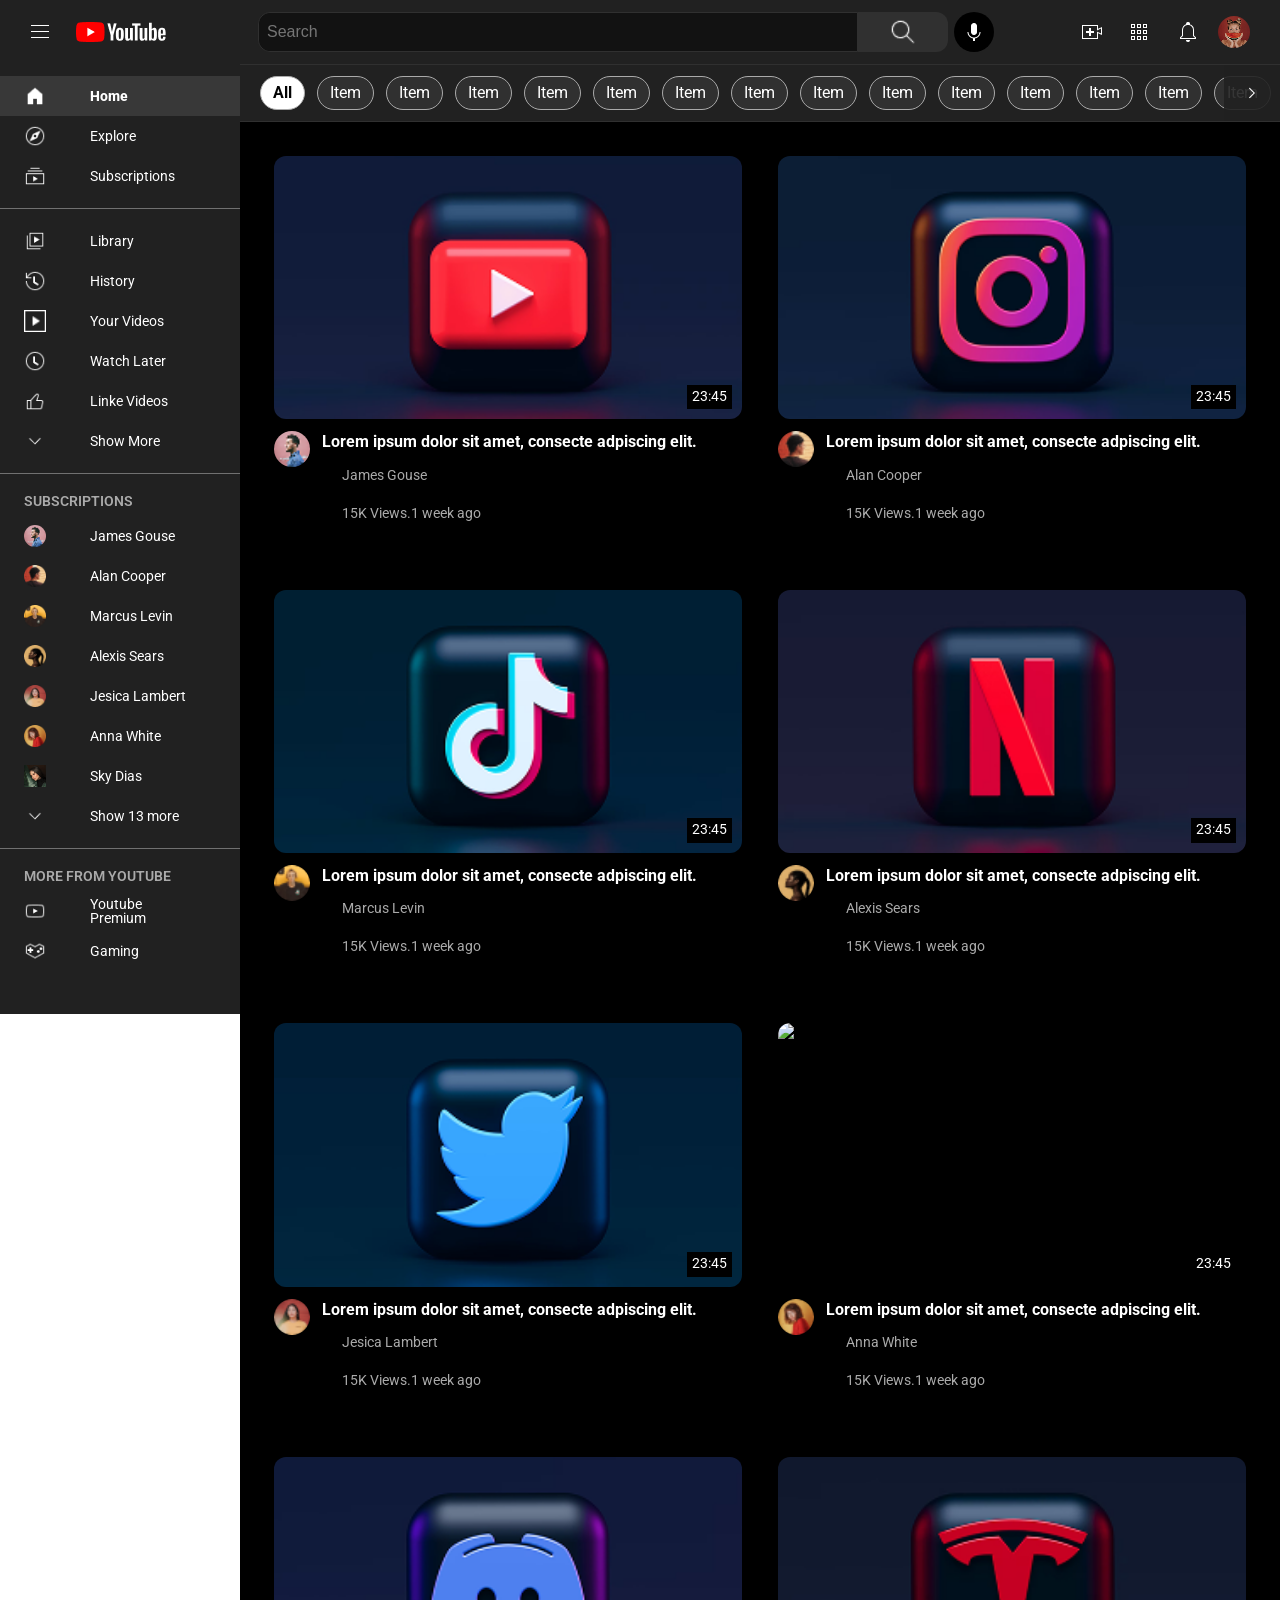
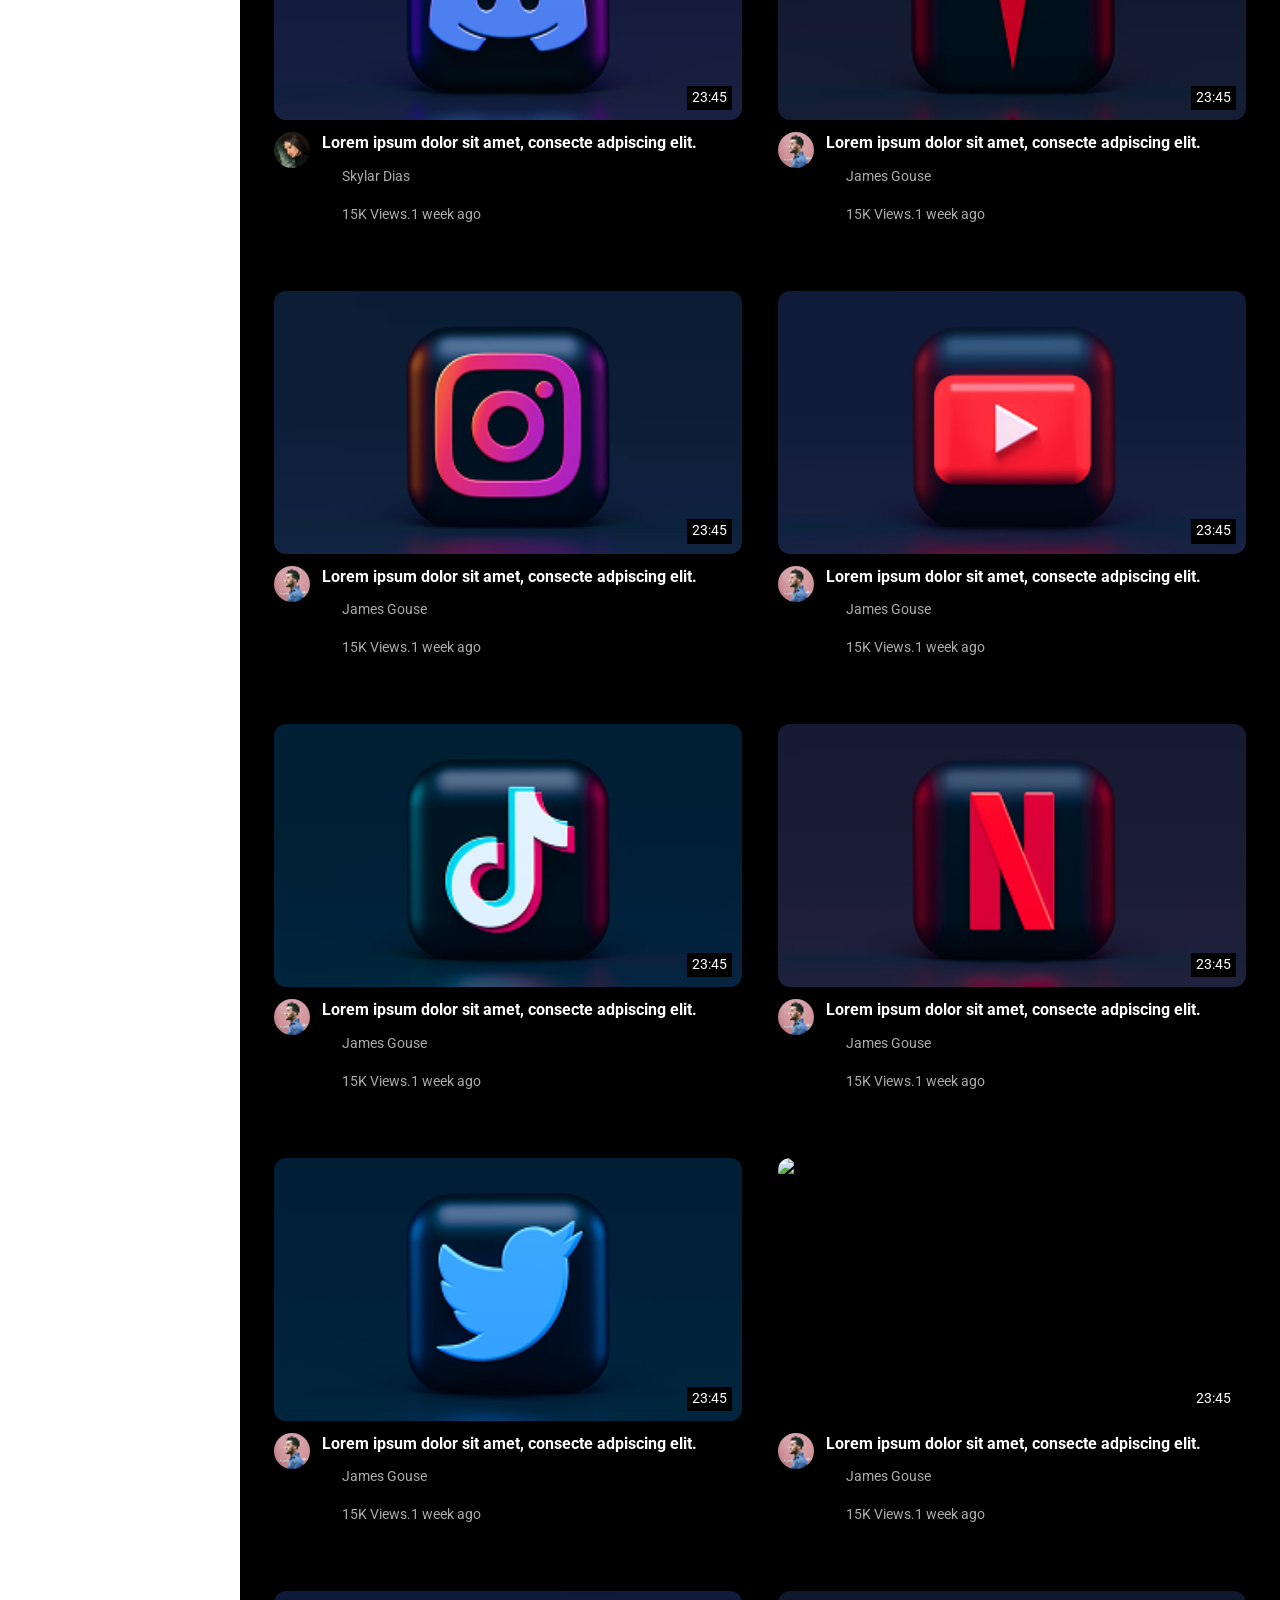
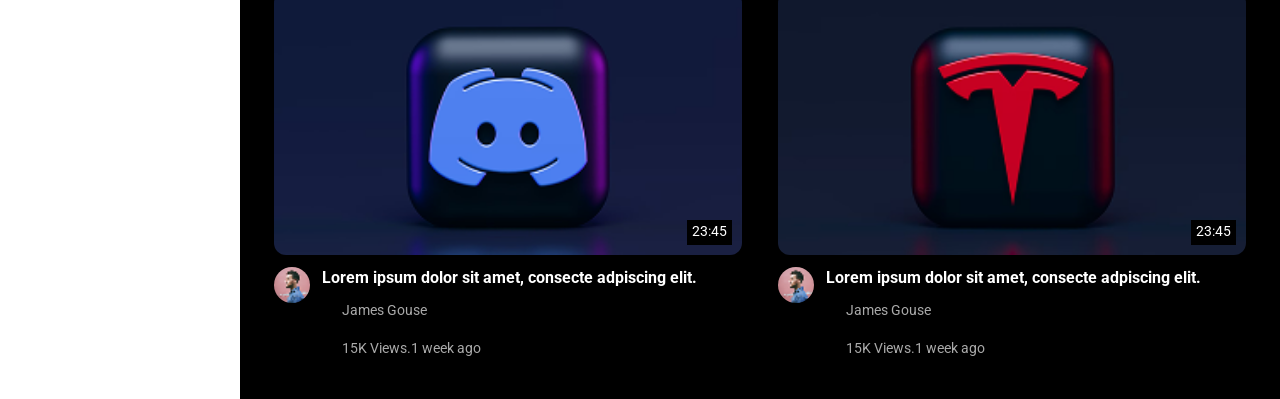
==== index.html @ a559ef97 "header profile, notification 드롭다운 기능 추가" ====
<!doctype html>
<html lang="ko">
  <head>
    <meta charset="UTF-8" />
    <link rel="icon" type="image/x-icon" href="./favicon.ico" />
    <meta name="viewport" content="width=device-width, initial-scale=1.0" />
    <meta name="description" content="이스트소프트 오르미 프론트엔드 15기 First Class 1차 프로젝트 Youtube 클론 코딩입니다." />
    <meta name="author" content="정다혜, 김내현, 김지훈" />
    <meta name="keywords" content="유튜브 클론, HTML, CSS, Video, 오르미, 이스트소프트" />
    <!-- material icon -->
    <link href="https://fonts.googleapis.com/css2?family=Material+Symbols+Outlined" rel="stylesheet" />
    <!-- reset css -->
    <link rel="stylesheet" href="./css/reset.css" />
    <link rel="stylesheet" href="./css/common.css" />
    <link rel="stylesheet" href="./css/header.css" />
    <link rel="stylesheet" href="./css/main.css" />
    <title>First Class Youtube</title>
  </head>
  <body>
    <div class="container">
      <!-- 해더 영역 -->
      <header class="header">
        <!-- 모바일 검색창 체크 박스 -->
        <input type="checkbox" id="MobileSearch" class="mobile-checkbox" />
        <!-- 햄배거 버튼 체크박스 -->
        <input type="checkbox" id="CheckBox" class="header-hamburger" />
        <div class="hamburger-container">
          <label for="CheckBox" class="hamburger-label">
            <img src="./images/main/icon-hamburger.png" alt="햄버거" />
          </label>
          <img src="./images/main/Logo.png" alt="로고" class="logo-img" />
        </div>
        <!-- 헤더 검색 컨테이너 -->
        <div class="search-container">
          <!-- 모바일 뒤로가기 버튼 -->
          <label for="MobileSearch" class="back-btn">←</label>
          <!--  검색 컨테이너 -->
          <div class="header-search-container">
            <div class="header-search">
              <input type="text" placeholder="Search" />
              <!-- 검색 히스토리 -->
              <div class="search-history">
                <ul>
                  <li>
                    <a href="#"><span class="material-symbols-outlined"> history </span> 오르미 <span class="material-symbols-outlined history-close"> close </span></a>
                  </li>
                  <li>
                    <a href="#"><span class="material-symbols-outlined"> history </span> 프론트엔드 <span class="material-symbols-outlined history-close"> close </span></a>
                  </li>
                  <li>
                    <a href="#"><span class="material-symbols-outlined"> history </span> First Class <span class="material-symbols-outlined history-close"> close </span></a>
                  </li>
                  <li>
                    <a href="#"><span class="material-symbols-outlined"> history </span> 프로젝트 <span class="material-symbols-outlined history-close"> close </span></a>
                  </li>
                </ul>
              </div>
            </div>
            <button class="search-btn">
              <img src="./images/main/btn-search.png" alt="검색버튼" />
            </button>
          </div>
          <!-- 마이크 버튼 -->
          <div class="header-mic-container">
            <img src="./images/main/btn-mic.png" alt="마이크버튼" />
          </div>
        </div>
        <!-- 헤더 네비 영역 -->
        <nav class="header-nav">
          <div class="header-nav-container">
            <!-- 모바일용 검색버튼 -> 클릭시 검색창 출력 -->
            <label for="MobileSearch" class="mobile-search-label">
              <img src="./images/main/btn-search.png" alt="검색버튼" />
            </label>
            <!-- 헤더-오른쪽-네비 -->
            <img src="./images/main/btn-video.png" alt="비디오버튼" class="header-profile header-play" />
            <img src="./images/main/btn-apps.png" alt="앱버튼" class="header-profile" />
            <div class="notification-container">
              <input type="checkbox" id="NotificationBtn" class="notification-btn" />
              <label for="NotificationBtn" class="notification-label">
                <img src="./images/main/btn-notifications.png" alt="알림버튼" class="header-notification"/>
              </label>
              <div class="notification-dropdown">
                <div class="notification-dropdown-area">
                  <a href="#">
                    <p>알림</p>
                    <img src="./images/main/btn-settings.png" alt="알림 버튼" class = "header-notification">
                  </a>
                </div>
                <div class = "notification-area">
                  <h2>여기에 알림이 표시 됩니다.</h2>
                </div>
              </div>
            </div>
            <div class="profile-container">
              <input type="checkbox" id="ProfileBtn" class="profile-btn" />
              <label for="ProfileBtn" class="profile-label">
                <img src="./images/main/icon-User-Avatar-1.png" alt="프로필" class="header-profile" />
              </label>
              <div class="profile-dropdown">
                <div class="profile-dropdown-area">
                  <a href="#">
                    <img src="./images/main/icon-User-Avatar-1.png" alt="프로필" class="header-profile" />
                    <p>Scarlett Johansson</p>
                  </a>

                </div>
                <div class="profile-dropdown-area">
                  <a href="#">Google 계정</a>
                  <a href="#">계정 전환</a>
                  <a href="#">로그아웃</a>
                </div>
                <div class="profile-dropdown-area">
                  <a href="#">YouTube 스튜디오</a>
                  <a href="#">프리미엄 혜택</a>
                  <a href="#">구매 항목 및 멤버십</a>
                </div>
                <div class="profile-dropdown-area">
                  <a href="#">YouTube의 내 데이터</a>
                  <a href="#">디자인: 기기 테마</a>
                  <a href="#">표시언어: 한국어</a>
                  <a href="#">제한모드: 사용 안함</a>
                  <a href="#">위치: 한국</a>
                  <a href="#">키보드 단축키</a>
                </div>
                <div class="profile-dropdown-area profile-dropdown-last">
                  <a href="#">설정</a>
                  <a href="#">고객센터</a>
                  <a href="#">의견 보내기</a>
                </div>
              </div>
            </div>
          </div>
        </nav>
      </header>

      <!-- 메인영역 -->
      <main class="main">
        <!-- main-navigation -->
        <div class="main-nav-wrapper">
          <div class="main-nav-container">
            <nav class="main-nav">
              <ul class="main-nav-ul">
                <li class="item active">all</li>
                <li class="item">item</li>
                <li class="item">item</li>
                <li class="item">item</li>
                <li class="item">item</li>
                <li class="item">item</li>
                <li class="item">item</li>
                <li class="item">item</li>
                <li class="item">item</li>
                <li class="item">item</li>
                <li class="item">item</li>
                <li class="item">item</li>
                <li class="item">item</li>
                <li class="item">item</li>
                <li class="item">item</li>
                <li class="item">item</li>
                <li class="item">item</li>
                <li class="item">item</li>
                <li class="item">item</li>
                <li class="item">item</li>
                <li class="item">item</li>
                <li class="item">item</li>
                <li class="item">item</li>
                <li class="item">item</li>
                <li class="item">item</li>
                <li class="item">item</li>
                <li class="item">item</li>
                <li class="item">item</li>
                <li class="item">item</li>
                <li class="item">item</li>
              </ul>
            </nav>
            <span class="next-btn">
              <img src="./images/main/btn-next.png" alt="다음버튼" />
            </span>
          </div>
        </div>
        <!-- 메인 내 콘텐츠(비디오카드) -->
        <section class="video-list">
          <article class="video-card">
            <div class="video-relative">
              <img src="./images/main/img-youtube.png" alt="유튜브" class="video-card-img" />
              <span class="play-time">23:45</span>
            </div>
            <div class="video-card-container">
              <img src="./images/main/icon-User-Avatar-2.png" alt="아바타2" class="avatar" />
              <div class="video-card-content">
                <h2>lorem ipsum dolor sit amet, consecte adpiscing elit.</h2>
                <p class="user-name">james gouse</p>
                <p>15K Views.1 week ago</p>
              </div>
            </div>
          </article>

          <article class="video-card">
            <div class="video-relative">
              <img src="./images/main/img-instagram.png" alt="인스타" class="video-card-img" />
              <span class="play-time">23:45</span>
            </div>
            <div class="video-card-container">
              <img src="./images/main/icon-User-Avatar-3.png" alt="아바타3" class="avatar" />
              <div class="video-card-content">
                <h2>lorem ipsum dolor sit amet, consecte adpiscing elit.</h2>
                <p class="user-name">alan cooper</p>
                <p>15K Views.1 week ago</p>
              </div>
            </div>
          </article>

          <article class="video-card">
            <div class="video-relative">
              <img src="./images/main/img-tiktok.png" alt="틱톡" class="video-card-img" />
              <span class="play-time">23:45</span>
            </div>
            <div class="video-card-container">
              <img src="./images/main/icon-User-Avatar-4.png" alt="아바타4" class="avatar" />
              <div class="video-card-content">
                <h2>lorem ipsum dolor sit amet, consecte adpiscing elit.</h2>
                <p class="user-name">marcus levin</p>
                <p>15K Views.1 week ago</p>
              </div>
            </div>
          </article>

          <article class="video-card">
            <div class="video-relative">
              <img src="./images/main/img-netflix.png" alt="넷플릭스" class="video-card-img" />
              <span class="play-time">23:45</span>
            </div>
            <div class="video-card-container">
              <img src="./images/main/icon-User-Avatar-5.png" alt="아바타5" class="avatar" />
              <div class="video-card-content">
                <h2>lorem ipsum dolor sit amet, consecte adpiscing elit.</h2>
                <p class="user-name">alexis sears</p>
                <p>15K Views.1 week ago</p>
              </div>
            </div>
          </article>

          <article class="video-card">
            <div class="video-relative">
              <img src="./images/main/img-twitter.png" alt="트위터" class="video-card-img" />
              <span class="play-time">23:45</span>
            </div>
            <div class="video-card-container">
              <img src="./images/main/icon-User-Avatar-6.png" alt="아바타6" class="avatar" />
              <div class="video-card-content">
                <h2>lorem ipsum dolor sit amet, consecte adpiscing elit.</h2>
                <p class="user-name">jesica lambert</p>
                <p>15K Views.1 week ago</p>
              </div>
            </div>
          </article>

          <article class="video-card">
            <div class="video-relative">
              <img src="./images/main/img-spotify.png" alt="스푸티파이" class="video-card-img" />
              <span class="play-time">23:45</span>
            </div>
            <div class="video-card-container">
              <img src="./images/main/icon-User-Avatar-7.png" alt="아바타7" class="avatar" />
              <div class="video-card-content">
                <h2>lorem ipsum dolor sit amet, consecte adpiscing elit.</h2>
                <p class="user-name">anna white</p>
                <p>15K Views.1 week ago</p>
              </div>
            </div>
          </article>

          <article class="video-card">
            <div class="video-relative">
              <img src="./images/main/img-discord.png" alt="디스코드" class="video-card-img" />
              <span class="play-time">23:45</span>
            </div>
            <div class="video-card-container">
              <img src="./images/main/icon-User-Avatar-8.png" alt="아바타8" class="avatar" />
              <div class="video-card-content">
                <h2>lorem ipsum dolor sit amet, consecte adpiscing elit.</h2>
                <p class="user-name">skylar dias</p>
                <p>15K Views.1 week ago</p>
              </div>
            </div>
          </article>

          <article class="video-card">
            <div class="video-relative">
              <img src="./images/main/img-tesla.png" alt="테슬라" class="video-card-img" />
              <span class="play-time">23:45</span>
            </div>
            <div class="video-card-container">
              <img src="./images/main/icon-User-Avatar-2.png" alt="아바타2" class="avatar" />
              <div class="video-card-content">
                <h2>lorem ipsum dolor sit amet, consecte adpiscing elit.</h2>
                <p class="user-name">james gouse</p>
                <p>15K Views.1 week ago</p>
              </div>
            </div>
          </article>

          <article class="video-card">
            <div class="video-relative">
              <img src="./images/main/img-instagram.png" alt="인스타" class="video-card-img" />
              <span class="play-time">23:45</span>
            </div>
            <div class="video-card-container">
              <img src="./images/main/icon-User-Avatar-2.png" alt="아바타2" class="avatar" />
              <div class="video-card-content">
                <h2>lorem ipsum dolor sit amet, consecte adpiscing elit.</h2>
                <p class="user-name">james gouse</p>
                <p>15K Views.1 week ago</p>
              </div>
            </div>
          </article>

          <article class="video-card">
            <div class="video-relative">
              <img src="./images/main/img-youtube.png" alt="유튜브" class="video-card-img" />
              <span class="play-time">23:45</span>
            </div>
            <div class="video-card-container">
              <img src="./images/main/icon-User-Avatar-2.png" alt="아바타2" class="avatar" />
              <div class="video-card-content">
                <h2>lorem ipsum dolor sit amet, consecte adpiscing elit.</h2>
                <p class="user-name">james gouse</p>
                <p>15K Views.1 week ago</p>
              </div>
            </div>
          </article>

          <article class="video-card">
            <div class="video-relative">
              <img src="./images/main/img-tiktok.png" alt="틱톡" class="video-card-img" />
              <span class="play-time">23:45</span>
            </div>
            <div class="video-card-container">
              <img src="./images/main/icon-User-Avatar-2.png" alt="아바타2" class="avatar" />
              <div class="video-card-content">
                <h2>lorem ipsum dolor sit amet, consecte adpiscing elit.</h2>
                <p class="user-name">james gouse</p>
                <p>15K Views.1 week ago</p>
              </div>
            </div>
          </article>

          <article class="video-card">
            <div class="video-relative">
              <img src="./images/main/img-netflix.png" alt="넷플릭스" class="video-card-img" />
              <span class="play-time">23:45</span>
            </div>
            <div class="video-card-container">
              <img src="./images/main/icon-User-Avatar-2.png" alt="아바타2" class="avatar" />
              <div class="video-card-content">
                <h2>lorem ipsum dolor sit amet, consecte adpiscing elit.</h2>
                <p class="user-name">james gouse</p>
                <p>15K Views.1 week ago</p>
              </div>
            </div>
          </article>

          <article class="video-card">
            <div class="video-relative">
              <img src="./images/main/img-twitter.png" alt="트위터" class="video-card-img" />
              <span class="play-time">23:45</span>
            </div>
            <div class="video-card-container">
              <img src="./images/main/icon-User-Avatar-2.png" alt="아바타2" class="avatar" />
              <div class="video-card-content">
                <h2>lorem ipsum dolor sit amet, consecte adpiscing elit.</h2>
                <p class="user-name">james gouse</p>
                <p>15K Views.1 week ago</p>
              </div>
            </div>
          </article>

          <article class="video-card">
            <div class="video-relative">
              <img src="./images/main/img-spotify.png" alt="스푸티파이" class="video-card-img" />
              <span class="play-time">23:45</span>
            </div>
            <div class="video-card-container">
              <img src="./images/main/icon-User-Avatar-2.png" alt="아바타2" class="avatar" />
              <div class="video-card-content">
                <h2>lorem ipsum dolor sit amet, consecte adpiscing elit.</h2>
                <p class="user-name">james gouse</p>
                <p>15K Views.1 week ago</p>
              </div>
            </div>
          </article>

          <article class="video-card">
            <div class="video-relative">
              <img src="./images/main/img-discord.png" alt="디스코드" class="video-card-img" />
              <span class="play-time">23:45</span>
            </div>
            <div class="video-card-container">
              <img src="./images/main/icon-User-Avatar-2.png" alt="아바타2" class="avatar" />
              <div class="video-card-content">
                <h2>lorem ipsum dolor sit amet, consecte adpiscing elit.</h2>
                <p class="user-name">james gouse</p>
                <p>15K Views.1 week ago</p>
              </div>
            </div>
          </article>

          <article class="video-card">
            <div class="video-relative">
              <img src="./images/main/img-tesla.png" alt="테슬라" class="video-card-img" />
              <span class="play-time">23:45</span>
            </div>
            <div class="video-card-container">
              <img src="./images/main/icon-User-Avatar-2.png" alt="아바타2" class="avatar" />
              <div class="video-card-content">
                <h2>lorem ipsum dolor sit amet, consecte adpiscing elit.</h2>
                <p class="user-name">james gouse</p>
                <p>15K Views.1 week ago</p>
              </div>
            </div>
          </article>
        </section>
      </main>

      <!-- 왼쪽 사이드바 영역 -->
      <aside class="aside">
        <div class="aside-logo">
          <label for="CheckBox" class="hamburger-label">
            <img src="./images/main/icon-hamburger.png" alt="햄버거" />
          </label>
          <img src="./images/main/Logo.png" class="logo-img" alt="로고" />
        </div>
        <nav class="aside-nav">
          <section class="aside-nav-container">
            <ul>
              <li class="aside-nav-item active">
                <img src="./images/main/btn-home.png" alt="홈" />
                <p>home</p>
              </li>
              <li class="aside-nav-item">
                <img src="./images/main/btn-explore.png" alt="익스플로어" />
                <p>explore</p>
              </li>
              <li class="aside-nav-item">
                <img src="./images/main/btn-subscriptions.png" alt="서브스크립션" />
                <p>subscriptions</p>
              </li>
            </ul>
          </section>

          <section class="aside-nav-container">
            <ul>
              <li class="aside-nav-item">
                <img src="./images/main/btn-Library.png" alt="라이브러리" />
                <p>library</p>
              </li>
              <li class="aside-nav-item">
                <img src="./images/main/btn-history.png" alt="히스토리" />
                <p>history</p>
              </li>
              <li class="aside-nav-item">
                <img src="./images/main/btn-yourvideos.png" alt="나의 비디오" />
                <p>your videos</p>
              </li>
              <li class="aside-nav-item">
                <img src="./images/main/btn-watchLater.png" alt="와치레이터" />
                <p>watch later</p>
              </li>
              <li class="aside-nav-item">
                <img src="./images/main/btn-likedvideos.png" alt="링크 비디오" />
                <p>linke videos</p>
              </li>
              <li class="aside-nav-item">
                <img src="./images/main/btn-arrowBotton.png" alt="더보기버튼" />
                <p>show more</p>
              </li>
            </ul>
          </section>

          <section class="aside-nav-container">
            <h2>subscriptions</h2>
            <ul>
              <li class="aside-nav-item">
                <img src="./images/main/icon-User-Avatar-2.png" alt="아바타2" class="user-avatar" />
                <p>james gouse</p>
              </li>
              <li class="aside-nav-item">
                <img src="./images/main/icon-User-Avatar-3.png" alt="아바타3" />
                <p>alan cooper</p>
              </li>
              <li class="aside-nav-item">
                <img src="./images/main/icon-User-Avatar-4.png" alt="아바타4" />
                <p>marcus levin</p>
              </li>
              <li class="aside-nav-item">
                <img src="./images/main/icon-User-Avatar-5.png" alt="아바타5" />
                <p>alexis sears</p>
              </li>
              <li class="aside-nav-item">
                <img src="./images/main/icon-User-Avatar-6.png" alt="아바타6" />
                <p>jesica lambert</p>
              </li>
              <li class="aside-nav-item">
                <img src="./images/main/icon-User-Avatar-7.png" alt="아바타7" />
                <p>anna white</p>
              </li>
              <li class="aside-nav-item">
                <img src="./images/main/icon-User-Avatar-8.png" alt="아바타8" />
                <p>sky dias</p>
              </li>
              <li class="aside-nav-item">
                <img src="./images/main/btn-arrowBotton.png" alt="더보기" />
                <p class="item-show">show 13 more</p>
              </li>
            </ul>
          </section>

          <section class="aside-nav-container">
            <h2>more from youtube</h2>
            <ul>
              <li class="aside-nav-item">
                <img src="./images/main/btn-youtubeprimium.png" alt="프리미엄" />
                <p>youtube premium</p>
              </li>
              <li class="aside-nav-item">
                <img src="./images/main/btn-gaming.png" alt="게이밍" />
                <p>gaming</p>
              </li>
              <li class="aside-nav-item">
                <img src="./images/main/btn-live.png" alt="라이브" />
                <p>live</p>
              </li>
              <li class="aside-nav-item">
                <img src="./images/main/btn-sports.png" alt="스포츠" />
                <p>sports</p>
              </li>
            </ul>
          </section>

          <section class="aside-nav-container">
            <ul>
              <li class="aside-nav-item">
                <img src="./images/main/btn-settings.png" alt="세팅" />
                <p>settings</p>
              </li>
              <li class="aside-nav-item">
                <img src="./images/main/btn-report.png" alt="리포트" />
                <p>report history</p>
              </li>
              <li class="aside-nav-item">
                <img src="./images/main/btn-help.png" alt="헬프" />
                <p>help</p>
              </li>
              <li class="aside-nav-item">
                <img src="./images/main/btn-send-feedback.png" alt="피드백" />
                <p>send feedback</p>
              </li>
            </ul>
          </section>
        </nav>
      </aside>
    </div>
  </body>
</html>
---- css/common.css ----
/* 공통 :: 폰트 적용 */
body {
  font-family: "Roboto", sans-serif;
}

/* 공통 :: 색상 지정 */
:root {
  --bg: #212121;
  --bg-2: #000000;
  --bg-3: #181818;
  --bg-4: #303030;
  --text: #ffffff;
  --text-2: #aaaaaa;
  --accent: #cc0000;
  --hover: #717171;
}

/* 공통 :: 모달 */
.modal-layout {
  position: fixed;
  width: 100%;
  height: 100%;
  left: 0;
  top: 0;
  z-index: 1000;

  display: none;
}

.modal-layout:target {
  display: block;
}

.modal-bg {
  position: absolute;
  left: 0;
  top: 0;
  width: 100%;
  height: 100%;
  background-color: rgba(0, 0, 0, 0.5);
}

.modal-layout-inner {
  position: relative;
  display: flex;
  width: 100%;
  height: 100%;
  padding: 0 20px;
  align-items: center;
  justify-content: center;
  z-index: 10;
}

.modal-content {
  position: relative;
  max-width: 300px;
  background-color: #fff;
  padding: 16px;
  border-radius: 15px;
  height: 100%;
  max-height: 152px;
}

.subscribe-content p {
  font-size: 0.875rem;
  color: #828282;
  word-break: keep-all;
  padding: 16px 0;
}

.subscribe-content p span {
  color: #000;
}

.subscribe-btn {
  display: flex;
  justify-content: end;
  gap: 10px;
  margin-top: 31px;
}

.subscribe-btn a {
  display: block;
  font-size: 0.9375rem;
  color: #000;
  font-weight: 600;
  padding: 11px 18px;
}

.subscribe-btn a.unsubscribe {
  color: #fe2a3e;
}
---- css/header.css ----
/*=======================
1.컨테이너
=======================*/
.container {
  display: grid;
  grid-template-columns: 240px minmax(0, 1fr);
  grid-template-rows: 64px minmax(0, 1fr);
  grid-template-areas:
    "header header"
    "aside main";
}

/*=======================
2-1.헤더
=======================*/
.header {
  position: fixed;
  top: 0;
  left: 0;
  display: flex;
  background: var(--bg);
  justify-content: space-between;
  align-items: center;
  grid-area: header;
  width: 100%;
  height: 64px;
  z-index: 10;
}

/*=======================
2-2.헤더 햄버거
=======================*/
.hamburger-container {
  display: flex;
  align-items: center;
  justify-content: center;
}

.hamburger-label {
  display: flex;
  align-items: center;
  justify-items: center;
  font-weight: 700;
  color: var(--text);
  margin-left: 20px;
  cursor: pointer;
  font-size: 1.4rem;
}

.hamburger-label:hover {
  background-color: var(--hover);
  border-radius: 50%;
}

.header-hamburger {
  display: none;
}

/* 메인/채널 데스크탑 접기 */
.container:not(.page-video):has(#CheckBox:checked) {
  grid-template-columns: 70px 1fr;
}

.container:not(.page-video):has(#CheckBox:checked) .aside {
  width: 70px;
}

.container:not(.page-video):has(#CheckBox:checked) .aside h2,
.container:not(.page-video):has(#CheckBox:checked) .aside p {
  display: none;
}

/*=======================
2-3. 헤더 로고
=======================*/
.logo-img {
  cursor: pointer;
}

/*=======================
2-4.헤더 검색창
=======================*/
.search-container {
  display: flex;
  width: 100%;
  max-width: 800px;
  padding: 0 32px;
  box-sizing: border-box;
  align-items: center;
  height: 40px;
}

.header-search {
  position: relative;
  background: #121212;
  width: 100%;
  height: 100%;
  border: 1px solid var(--bg-4);
  border-top-left-radius: 12px;
  border-bottom-left-radius: 12px;
}

.header-search input {
  font-size: 1rem;
  color: #aaaaaa;
  font-weight: 400;
  border: none;
  width: 100%;
  height: 100%;
  padding: 8px;
  background: #121212;
  border-top-left-radius: 12px;
  border-bottom-left-radius: 12px;
}

.header-search:focus {
  outline: 0.05px solid var(--hover);
}

.header-search-container {
  display: flex;
  align-items: center;
  width: 100%;
  height: 100%;
}

.search-btn {
  display: flex;
  justify-content: center;
  align-items: center;
  background-color: var(--bg-4);
  width: 64px;
  height: 40px;
  border: none;
  height: 100%;
  width: 15%;
  cursor: pointer;
  border-top-right-radius: 12px;
  border-bottom-right-radius: 12px;
}

.search-btn img {
  width: 30px;
  height: 30px;
}

.search-btn:hover {
  background: var(--hover);
}

.back-btn {
  color: var(--text);
  font-weight: 700;
  border-radius: 50%;
  display: none;
  cursor: pointer;
}

.back-btn:hover {
  background: var(--hover);
}

/*=======================
2-4-1.헤더 검색창 히스토리
=======================*/
.header-search input:focus ~ .search-history {
  display: block;
}

.search-history {
  display: none;
  position: absolute;
  width: 100%;
  padding: 10px;
  left: 0;
  top: calc(100% + 2px);
  border-radius: 15px;
  z-index: 2;
  background-color: var(--bg);
}

.search-history li a {
  position: relative;
  display: flex;
  align-items: center;
  gap: 10px;
  padding: 10px 30px 10px 15px;
  font-size: 1rem;
  color: var(--text);
  border-radius: 10px;
}

.search-history li a span {
  font-size: 1.125rem;
}

.search-history .history-close {
  position: absolute;
  right: 8px;
  opacity: 0;
}

.search-history li a:hover .history-close {
  opacity: 1;
}

.search-history li a:hover {
  background-color: var(--bg-4);
}

/*=======================
2-5.헤더 모바일 검색창용
=======================*/
.mobile-search-container {
  display: none;
}

.mobile-checkbox {
  display: none;
}

.mobile-search-label {
  display: none;
}

.mobile-search-label img {
  width: 30px;
  height: 30px;
  cursor: pointer;
  border-radius: 50%;
}

.mobile-search-label:hover {
  background: var(--hover);
}

/*=======================
2-6.헤더 마이크
=======================*/
.header-mic-container {
  display: flex;
  align-items: center;
  justify-content: center;
  margin-left: 6px;
  width: 40px;
  height: 40px;
  flex-shrink: 0;
  background: var(--bg-2);
  border-radius: 50%;
}

.header-mic-container img {
  width: 24px;
  height: 24px;
  cursor: pointer;
}

.header-mic-container:hover {
  background: var(--hover);
}

/*=======================
2-7.헤더 네비
=======================*/
.header-nav {
  width: 208px;
  height: 40px;
}

.header-nav-container {
    display: flex;
    justify-content: space-between;
    align-items: center;
    height: 100%;
    margin-right: 30px;
}

.header-notification {
    cursor: pointer;
    border-radius: 50%;
    padding: 3px;
}

.header-notification:hover {
    background: var(--hover);
}

.notification-btn {
    display: none;
}
.notification-container {
    position: relative;
}
.notification-label {
    display: flex;
    cursor: pointer;
    border-radius: 50%;
}

.notification-dropdown {
    display: none;
    position: absolute;
    top: calc(100vh-10px);
    right: 0px;
    min-width: 300px;
    min-height: 500px;
    background: var(--bg-4);
    border-radius: 12px;
    padding: 8px 0;
    z-index: 1000;
    box-shadow: 0 4px 16px rgba(0, 0, 0, 0.4);
}
.notification-dropdown a {
    display: flex;
    align-items: center;
    justify-content: space-between;
    gap: 12px;
    padding-right: 15px;
    font-size: 0.875rem;
    color: var(--text);
}
.notification-area{
    display: flex;
    flex-direction: column;
    align-items: center;
    justify-content: center;
    min-height: 500px;
    
}

.notification-area h2, p{
    color: var(--text);
    font-size: 0.875rem;
    padding:10px 20px;
}



.notification-dropdown-area{
    border-bottom: 1px solid var(--hover);
}

.notification-dropdown-last{
    border-bottom: none;
}

.notification-btn:checked ~ .notification-dropdown {
    display: block;
}
/* -------------------------- */
.header-profile {
    cursor: pointer;
    border-radius: 50%;
}

.header-profile:hover {
    background: gray;
}

.profile-btn {
    display: none;
}
.profile-container {
    position: relative;
}
.profile-label {
    display: flex;
    cursor: pointer;
    border-radius: 50%;
}
.profile-label:hover {
    background: var(--hover);
}
.profile-dropdown {
    display: none;
    position: absolute;
    top: 0;
    right: 40px;
    min-width: 200px;
    background: var(--bg-4);
    border-radius: 12px;
    padding: 8px 0;
    z-index: 1000;
    box-shadow: 0 4px 16px rgba(0, 0, 0, 0.4);
}
.profile-dropdown a {
    display: flex;
    align-items: center;
    gap: 12px;
    padding: 10px 16px;
    font-size: 0.875rem;
    color: var(--text);
}
.profile-dropdown-area{
    border-bottom: 1px solid var(--hover);
}

.profile-dropdown-last{
    border-bottom: none;
}
.profile-dropdown a:hover {
    background: var(--hover);
}
.profile-btn:checked ~ .profile-dropdown {
    display: block;
}

/*=======================
3-1.사이드바
=======================*/
.aside {
  grid-area: aside;
  width: 240px;
  background: var(--bg);
  position: fixed;
  top: 64px;
  left: 0;
  padding-bottom: 50px;
  z-index: 300;
}

.aside-logo {
  display: none;
}

.aside-nav {
  top: 64px;
  overflow-y: auto;
  height: 100vh;
  box-sizing: border-box;
  padding-bottom: 64px;
}

.aside-nav-container ul {
  list-style: none;
}

.aside-nav-item {
  display: flex;
  color: var(--text);
  align-items: center;
  gap: 24px;
  height: 40px;
  padding: 0 24px;
  cursor: pointer;
}

.aside-nav-item p:not(.item-show) {
  text-transform: capitalize;
}

.item-show::first-letter {
  text-transform: uppercase;
}

.aside-nav-item:hover {
  background: #383838;
  transition: background 0.3s;
}

.aside-nav-item p {
  font-size: 0.875rem;
}

.aside-nav-item.active {
  background: #383838;
  font-weight: 800;
}

.aside-nav-container {
  padding: 12px 0;
  border-bottom: 1px solid var(--hover);
}

.aside-nav-container h2 {
  color: var(--text-2);
  font-weight: 700;
  font-size: 0.875rem;
  text-transform: uppercase;
  padding: 8px 24px;
  font-weight: 600;
}

.aside-nav-item img {
  width: 22px;
  height: 22px;
}

.user-avatar {
  border-radius: 50%;
}

/*=======================
3-2.사이드바 스크롤
=======================*/
.aside-nav::-webkit-scrollbar {
  width: 6px;
}

.aside-nav::-webkit-scrollbar-track {
  background: transparent;
}

.aside-nav::-webkit-scrollbar-thumb {
  background: var(--hover);
  border-radius: 10px;
}

.aside-nav::-webkit-scrollbar-thumb:hover {
  background: #909090;
}

/*=======================
3-3. 비디오 페이지 전용 사이드바
=======================*/
.page-video {
  grid-template-columns: 1fr;
  grid-template-areas:
    "header"
    "main";
}

.page-video:has(#CheckBox:checked) {
  grid-template-columns: 1fr;
}

.page-video .aside {
  display: block;
  width: 240px;
  top: 0;
  left: 0;
  height: 100vh;
  z-index: 300;
  transform: translateX(-100%);
  transition: transform 0.3s ease;
}

.page-video .aside h2,
.page-video .aside p {
  display: block;
}

.page-video .aside-logo {
  display: flex;
  align-items: center;
  height: 64px;
  gap: 14px;
}

.page-video:has(#CheckBox:checked) .aside {
  transform: translateX(0);
  width: 240px;
}

.page-video:has(#CheckBox:checked)::after {
  content: "";
  display: block;
  position: fixed;
  inset: 0;
  background: rgba(0, 0, 0, 0.5);
  z-index: 200;
}

/*=======================
4-1. 반응형(테블릿)
=======================*/
@media (max-width: 1024px) {
  .container:not(.page-video) .aside-logo {
    display: none;
  }

  .container:not(.page-video) .aside {
    width: 70px;
    top: 64px;
    height: calc(100vh - 64px);
  }

  .container:not(.page-video):has(#CheckBox:checked) .aside {
    width: 240px;
    top: 0;
    height: 100vh;
    z-index: 300;
  }

  .container:not(.page-video):has(#CheckBox:checked) .aside-logo {
    display: flex;
    align-items: center;
    height: 64px;
    gap: 12px;
  }

  .mic-container {
    margin-left: 10px;
  }

  .container:not(.page-video) {
    grid-template-columns: 70px minmax(0, 1fr);
  }

  .container:not(.page-video) .aside {
    width: 70px;
    z-index: 10;
    transition: width 0.3s;
  }

  .container:not(.page-video) .aside h2,
  .container:not(.page-video) .aside p {
    display: none;
  }

  .container:not(.page-video):has(#CheckBox:checked) .aside {
    width: 240px;
  }

  .container:not(.page-video):has(#CheckBox:checked) .aside h2,
  .container:not(.page-video):has(#CheckBox:checked) .aside p {
    display: block;
  }

  .container:not(.page-video):has(#CheckBox:checked) .aside-nav-item {
    justify-content: flex-start;
    padding: 0 24px;
    gap: 24px;
  }

  .container:not(.page-video):has(#CheckBox:checked) .main::after,
  .container:not(.page-video):has(#CheckBox:checked) .channel::after {
    content: "";
    position: fixed;
    top: 64px;
    left: 0;
    width: 100%;
    height: calc(100vh - 64px);
    background: rgba(0, 0, 0, 0.5);
    z-index: 200;
  }

  .container:not(.page-video):has(#CheckBox:checked) .header::after {
    content: "";
    position: fixed;
    top: 0;
    left: 0;
    width: 100%;
    height: 64px;
    background: rgba(0, 0, 0, 0.5);
    z-index: 1000;
  }
}

/*=======================
4-2.반응형(모바일)
=======================*/
@media (max-width: 768px) {
  .container:not(.page-video) {
    grid-template-columns: 1fr;
    grid-template-areas:
      "header"
      "main";
  }

  .container:not(.page-video) .aside {
    display: block;
    width: 240px;
    top: 0;
    left: 0;
    height: 100vh;
    z-index: 300;
    transform: translateX(-100%);
    transition: transform 0.3s ease;
  }

  .container:not(.page-video) .aside-logo {
    display: flex;
    align-items: center;
    height: 64px;
    gap: 14px;
  }

  .container:not(.page-video) .aside h2,
  .container:not(.page-video) .aside p {
    display: block;
  }

  .container:not(.page-video):has(#CheckBox:checked) {
    grid-template-columns: 1fr;
  }

  .container:not(.page-video):has(#CheckBox:checked) .aside {
    transform: translateX(0);
    width: 240px;
  }

  .container:not(.page-video):has(#CheckBox:checked) .aside h2,
  .container:not(.page-video):has(#CheckBox:checked) .aside p {
    display: block;
  }

  .search-container {
    display: none;
  }

  .mobile-search-label {
    display: block;
  }

  #MobileSearch:checked ~ .header-nav {
    display: none;
  }

  #MobileSearch:checked ~ .hamburger-container {
    display: none;
  }

  #MobileSearch:checked ~ .search-container {
    display: flex;
    width: 100%;
    height: 40px;
    align-items: center;
  }

  .back-btn {
    display: flex;
    align-items: center;
    justify-content: center;
    width: 40px;
    height: 40px;
    padding: 0 7px;
    margin-right: 24px;
    margin-left: 12px;
    cursor: pointer;
    color: var(--text);
    font-size: 1.5rem;
  }

  .header-mic-container {
    margin-right: 12px;
  }
}
---- css/main.css ----
/*=======================
1-1.메인
=======================*/
.main {
  grid-area: main;
  background: var(--bg-2);
  min-width: 0;
  min-height: calc(100vh - 64px);
}

/*=======================
1-2.메인 네비
=======================*/
.main-nav-wrapper {
  position: sticky;
  top: 64px;
  z-index: 3;
}

.main-nav-container {
  position: relative;
  overflow: hidden;
}

.main-nav {
  border-top: 1px solid var(--bg-4);
  border-bottom: 1px solid var(--bg-4);
  background: var(--bg);
  height: 58px;
  width: max-content;
  padding: 12px 0;
}

.main-nav-ul {
  display: flex;
  gap: 12px;
  list-style: none;
  padding: 0 20px;
  height: 100%;
  align-items: center;
  width: max-content;
}

.item {
  flex-shrink: 0;
  color: var(--text);
  border: 0.3px solid #aaaaaa;
  padding: 8px 12px;
  background: var(--bg-4);
  border-radius: 20px;
  cursor: pointer;
  text-transform: capitalize;
}

.item.active {
  background: #ffffff;
  color: #030303;
  font-weight: 700;
}

li:not(.active):hover {
  background: var(--hover);
  transition: background 0.3s;
}

.next-btn {
  display: flex;
  align-items: center;
  justify-content: center;
  width: 56px;
  height: 56px;
  color: var(--text);
  position: absolute;
  right: 0;
  top: 1px;
  background: rgba(33, 33, 33, 0.9);
  font-weight: 700;
  cursor: pointer;
  font-size: 1rem;
}

.next-btn:hover {
  background: var(--hover);
}

/*=======================
2-1.비디오 카드
=======================*/
.video-list {
  display: grid;
  grid-template-columns: repeat(auto-fit, minmax(350px, 1fr));
  gap: 40px 16px;
  padding: 24px;
}

.video-card {
  padding: 10px;
  width: 100%;
  cursor: pointer;
  border-radius: 10px;
}

.video-card:hover {
  background: var(--bg-4);
  transition: background 0.3s;
}

.video-relative {
  position: relative;
}

.video-card-img {
  width: 100%;
  aspect-ratio: 16 / 9;
  object-fit: cover;
  border-radius: 12px;
}

.user-name {
  text-transform: capitalize;
}

.video-card-content h2::first-letter {
  text-transform: uppercase;
}

.play-time {
  position: absolute;
  background: var(--bg-2);
  color: var(--text);
  bottom: 10px;
  right: 10px;
  padding: 5px;
  font-size: 0.9rem;
  font-weight: 400;
}

.avatar {
  width: 36px;
  height: 36px;
  border-radius: 50%;
  flex-shrink: 0;
}

.video-card h2 {
  margin: 0;
  color: var(--text);
  font-size: 1rem;
  font-weight: 700;
  line-height: 1.4;
}

.video-card-content p {
  margin: 4px 0 0;
  color: var(--text-2);
  font-size: 0.875rem;
}

.video-card-container {
  display: flex;
  align-items: flex-start;
  gap: 12px;
  margin-top: 12px;
}

.video-card-content {
  flex: 1;
}

.video-card-content img {
  border-radius: 50%;
}
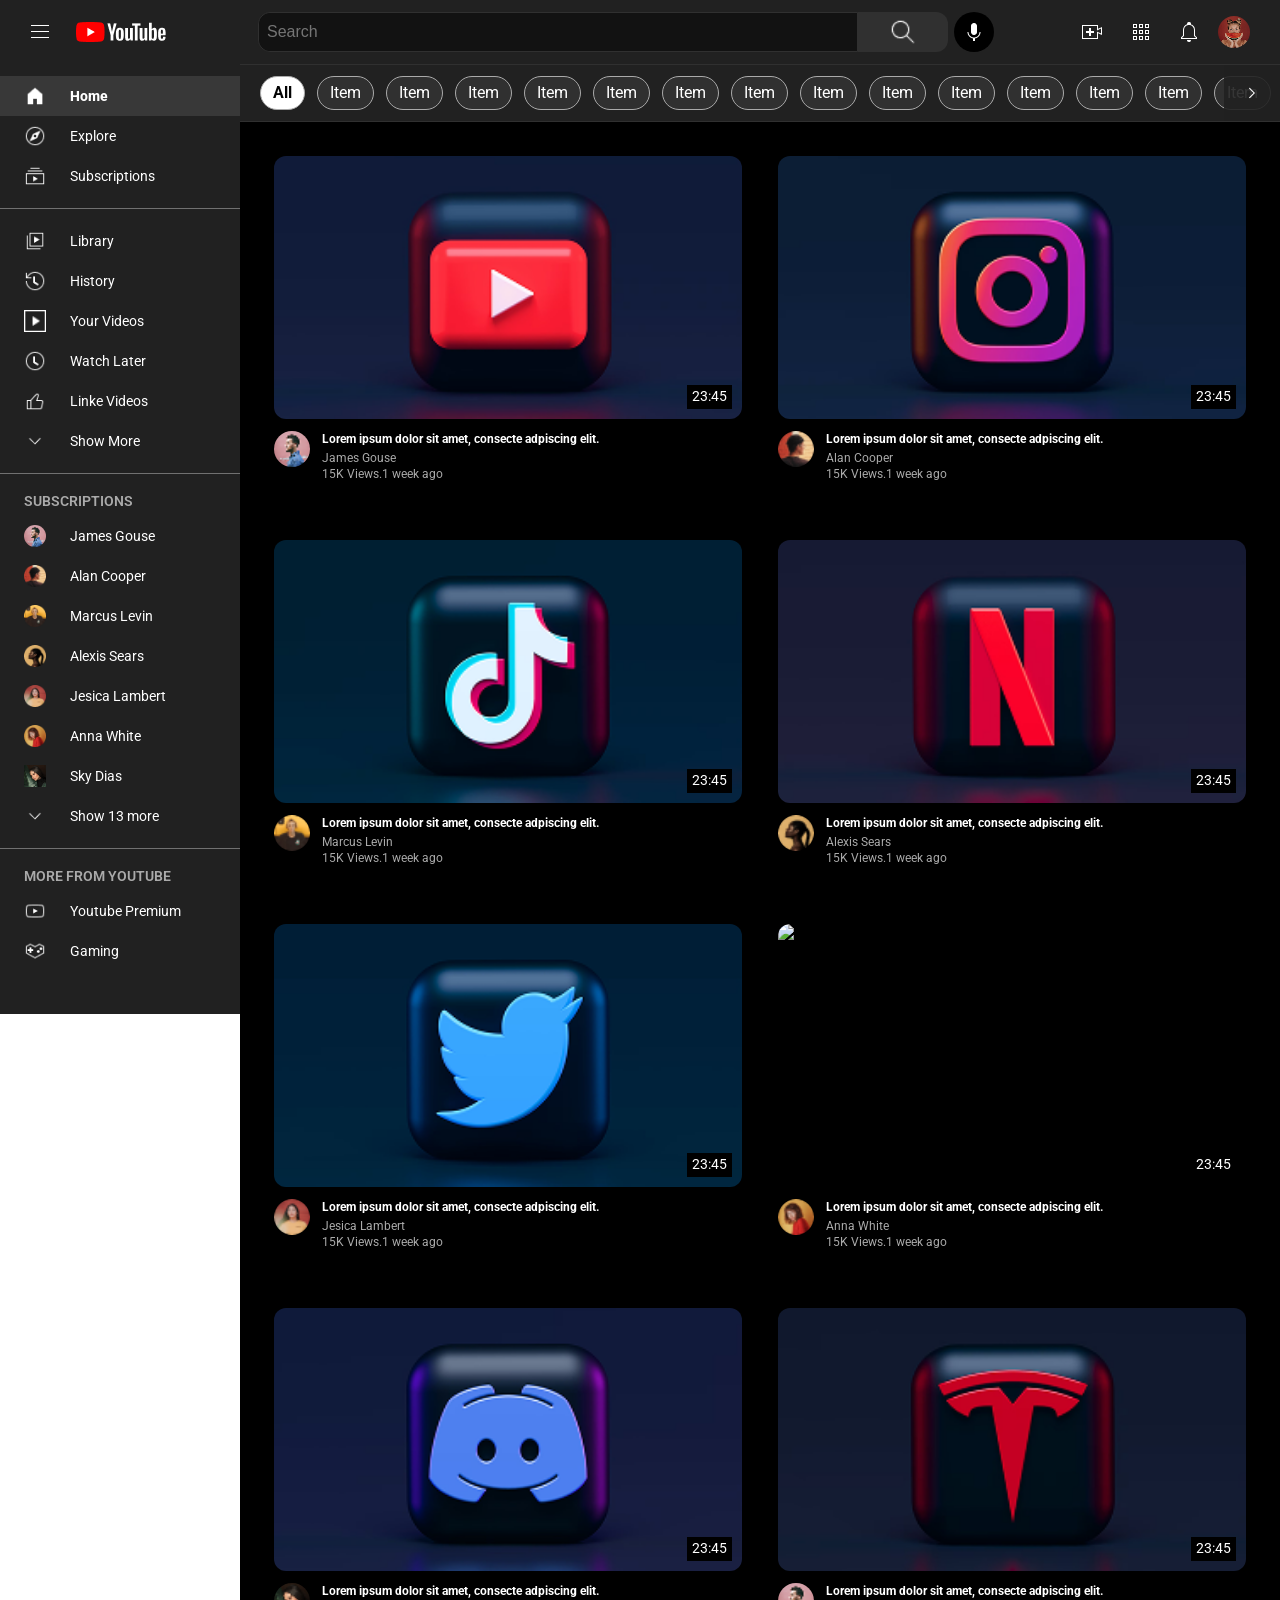
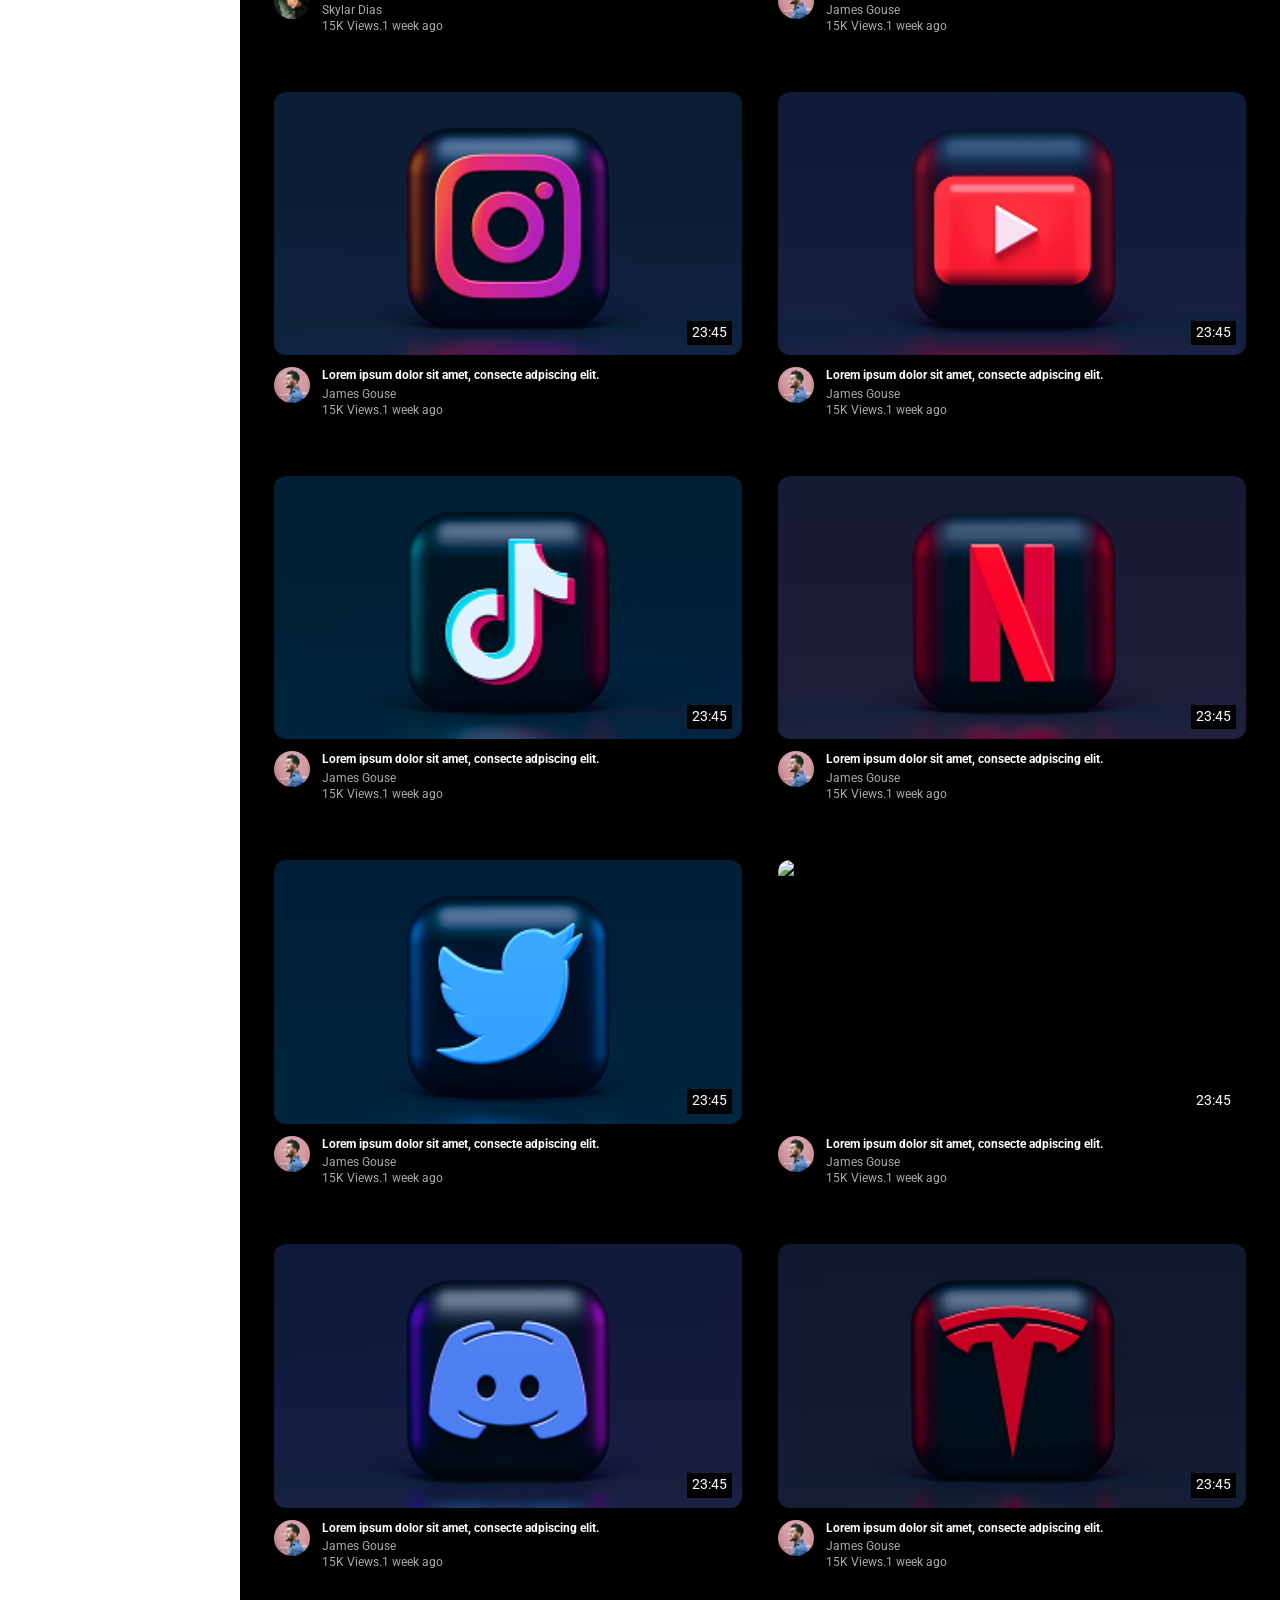
==== commit 093074d3: "drop다운 디자인 수정" ====
--- a/index.html
+++ b/index.html
@@ -84,7 +84,7 @@
                 <div class="notification-dropdown-area">
                   <a href="#">
                     <p>알림</p>
-                    <img src="./images/main/btn-settings.png" alt="알림 버튼" class = "header-notification">
+                    <img src="./images/main/btn-settings.png" alt="알림 버튼" class = "header-notification-setting">
                   </a>
                 </div>
                 <div class = "notification-area">
@@ -98,9 +98,9 @@
                 <img src="./images/main/icon-User-Avatar-1.png" alt="프로필" class="header-profile" />
               </label>
               <div class="profile-dropdown">
-                <div class="profile-dropdown-area">
+                <div class="profile-dropdown-area header-profile-name">
                   <a href="#">
-                    <img src="./images/main/icon-User-Avatar-1.png" alt="프로필" class="header-profile" />
+                    <img src="./images/main/icon-User-Avatar-1.png" alt="프로필" class="header-profile header-profile-img" />
                     <p>Scarlett Johansson</p>
                   </a>
 
--- a/css/header.css
+++ b/css/header.css
@@ -24,7 +24,7 @@
   grid-area: header;
   width: 100%;
   height: 64px;
-  z-index: 10;
+  z-index: 30;
 }
 
 /*=======================
@@ -179,6 +179,10 @@
   background-color: var(--bg);
 }
 
+.header-search .search-history li:hover {
+  background-color: transparent;
+}
+
 .search-history li a {
   position: relative;
   display: flex;
@@ -268,141 +272,162 @@
 }
 
 .header-nav-container {
-    display: flex;
-    justify-content: space-between;
-    align-items: center;
-    height: 100%;
-    margin-right: 30px;
+  display: flex;
+  justify-content: space-between;
+  align-items: center;
+  height: 100%;
+  margin-right: 30px;
 }
 
 .header-notification {
-    cursor: pointer;
-    border-radius: 50%;
-    padding: 3px;
-}
+  border-radius: 50%;
+}
+
+.header-notification-setting{
+  cursor: pointer;
+  border-radius: 50%;
+  padding: 5px;
+}
+
+.header-notification-setting:hover{
+  background: var(--hover);
+}
+
 
 .header-notification:hover {
-    background: var(--hover);
+  background: var(--hover);
+  cursor: pointer;
 }
 
 .notification-btn {
-    display: none;
+  display: none;
 }
 .notification-container {
-    position: relative;
+  position: relative;
 }
 .notification-label {
-    display: flex;
-    cursor: pointer;
-    border-radius: 50%;
+  display: flex;
+  /* cursor: pointer; */
+  border-radius: 50%;
 }
 
 .notification-dropdown {
-    display: none;
-    position: absolute;
-    top: calc(100vh-10px);
-    right: 0px;
-    min-width: 300px;
-    min-height: 500px;
-    background: var(--bg-4);
-    border-radius: 12px;
-    padding: 8px 0;
-    z-index: 1000;
-    box-shadow: 0 4px 16px rgba(0, 0, 0, 0.4);
+  display: none;
+  position: absolute;
+  top: calc(100vh-10px);
+  right: 0;
+  min-width: 300px;
+  min-height: 500px;
+  background: var(--bg-4);
+  border-radius: 12px;
+  z-index: 1000;
+  box-shadow: 0 4px 16px rgba(0, 0, 0, 0.4);
 }
 .notification-dropdown a {
-    display: flex;
-    align-items: center;
-    justify-content: space-between;
-    gap: 12px;
-    padding-right: 15px;
-    font-size: 0.875rem;
-    color: var(--text);
-}
-.notification-area{
-    display: flex;
-    flex-direction: column;
-    align-items: center;
-    justify-content: center;
-    min-height: 500px;
-    
-}
-
-.notification-area h2, p{
-    color: var(--text);
-    font-size: 0.875rem;
-    padding:10px 20px;
-}
-
-
-
-.notification-dropdown-area{
-    border-bottom: 1px solid var(--hover);
-}
-
-.notification-dropdown-last{
-    border-bottom: none;
+  display: flex;
+  align-items: center;
+  justify-content: space-between;
+  gap: 12px;
+  padding: 0 15px;
+  font-size: 0.875rem;
+  color: var(--text);
+  height: 50px;
+  cursor: auto;
+}
+.notification-area {
+  display: flex;
+  flex-direction: column;
+  align-items: center;
+  justify-content: center;
+  min-height: 500px;
+}
+
+.notification-area h2,
+.notification-area p {
+  color: var(--text);
+  font-size: 0.875rem;
+}
+
+.notification-dropdown-area {
+  border-bottom: 1px solid var(--hover);
+}
+
+.notification-dropdown-last {
+  border-bottom: none;
 }
 
 .notification-btn:checked ~ .notification-dropdown {
-    display: block;
+  display: block;
 }
 /* -------------------------- */
 .header-profile {
-    cursor: pointer;
-    border-radius: 50%;
+  cursor: pointer;
+  border-radius: 50%;
 }
 
 .header-profile:hover {
-    background: gray;
+  background: var(--hover);
 }
 
 .profile-btn {
-    display: none;
+  display: none;
 }
 .profile-container {
-    position: relative;
+  position: relative;
 }
 .profile-label {
-    display: flex;
-    cursor: pointer;
-    border-radius: 50%;
+  display: flex;
+  cursor: pointer;
+  border-radius: 50%;
 }
 .profile-label:hover {
-    background: var(--hover);
+  background: var(--hover);
 }
 .profile-dropdown {
-    display: none;
-    position: absolute;
-    top: 0;
-    right: 40px;
-    min-width: 200px;
-    background: var(--bg-4);
-    border-radius: 12px;
-    padding: 8px 0;
-    z-index: 1000;
-    box-shadow: 0 4px 16px rgba(0, 0, 0, 0.4);
+  display: none;
+  position: absolute;
+  top: 0;
+  right: 40px;
+  min-width: 200px;
+  background: var(--bg-4);
+  border-radius: 12px;
+  padding: 8px 0;
+  z-index: 1000;
+  box-shadow: 0 4px 16px rgba(0, 0, 0, 0.4);
 }
 .profile-dropdown a {
-    display: flex;
-    align-items: center;
-    gap: 12px;
-    padding: 10px 16px;
-    font-size: 0.875rem;
-    color: var(--text);
-}
-.profile-dropdown-area{
-    border-bottom: 1px solid var(--hover);
-}
-
-.profile-dropdown-last{
-    border-bottom: none;
+  display: flex;
+  align-items: center;
+  padding: 15px 16px;
+  font-size: 0.875rem;
+  color: var(--text);
+  gap: 12px;
+}
+.profile-dropdown-area {
+  border-bottom: 1px solid var(--hover);
+}
+
+.profile-dropdown-last {
+  border-bottom: none;
 }
 .profile-dropdown a:hover {
-    background: var(--hover);
-}
+  background: var(--hover);
+}
+
+.header-profile-name a{
+  cursor: auto;
+}
+
+.header-profile-name a:hover{
+  background: inherit;
+}
+
+.header-profile-img{
+  cursor: auto;
+}
+
 .profile-btn:checked ~ .profile-dropdown {
-    display: block;
+  display: block;
 }
 
 /*=======================
--- a/css/main.css
+++ b/css/main.css
@@ -145,7 +145,7 @@
 .video-card h2 {
   margin: 0;
   color: var(--text);
-  font-size: 1rem;
+  font-size: 0.75rem;
   font-weight: 700;
   line-height: 1.4;
 }
@@ -153,7 +153,7 @@
 .video-card-content p {
   margin: 4px 0 0;
   color: var(--text-2);
-  font-size: 0.875rem;
+  font-size: 0.75rem;
 }
 
 .video-card-container {
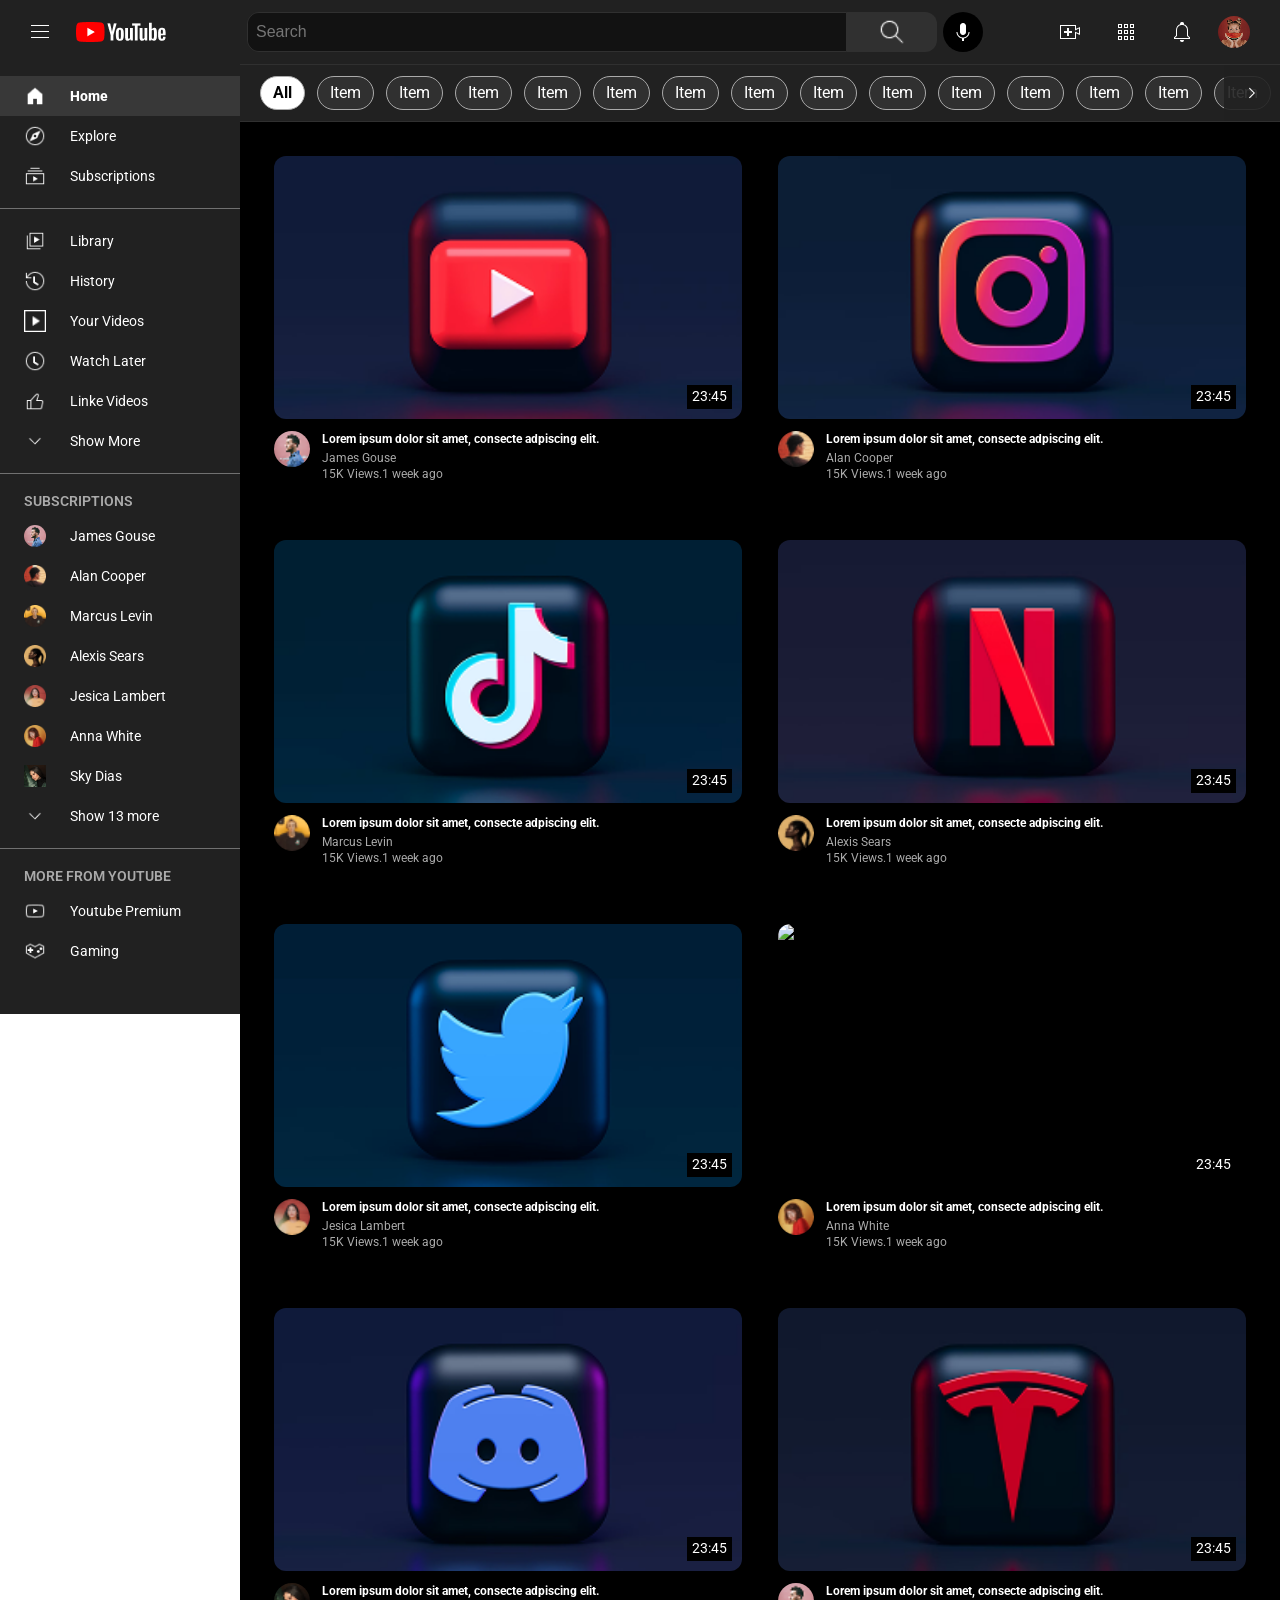
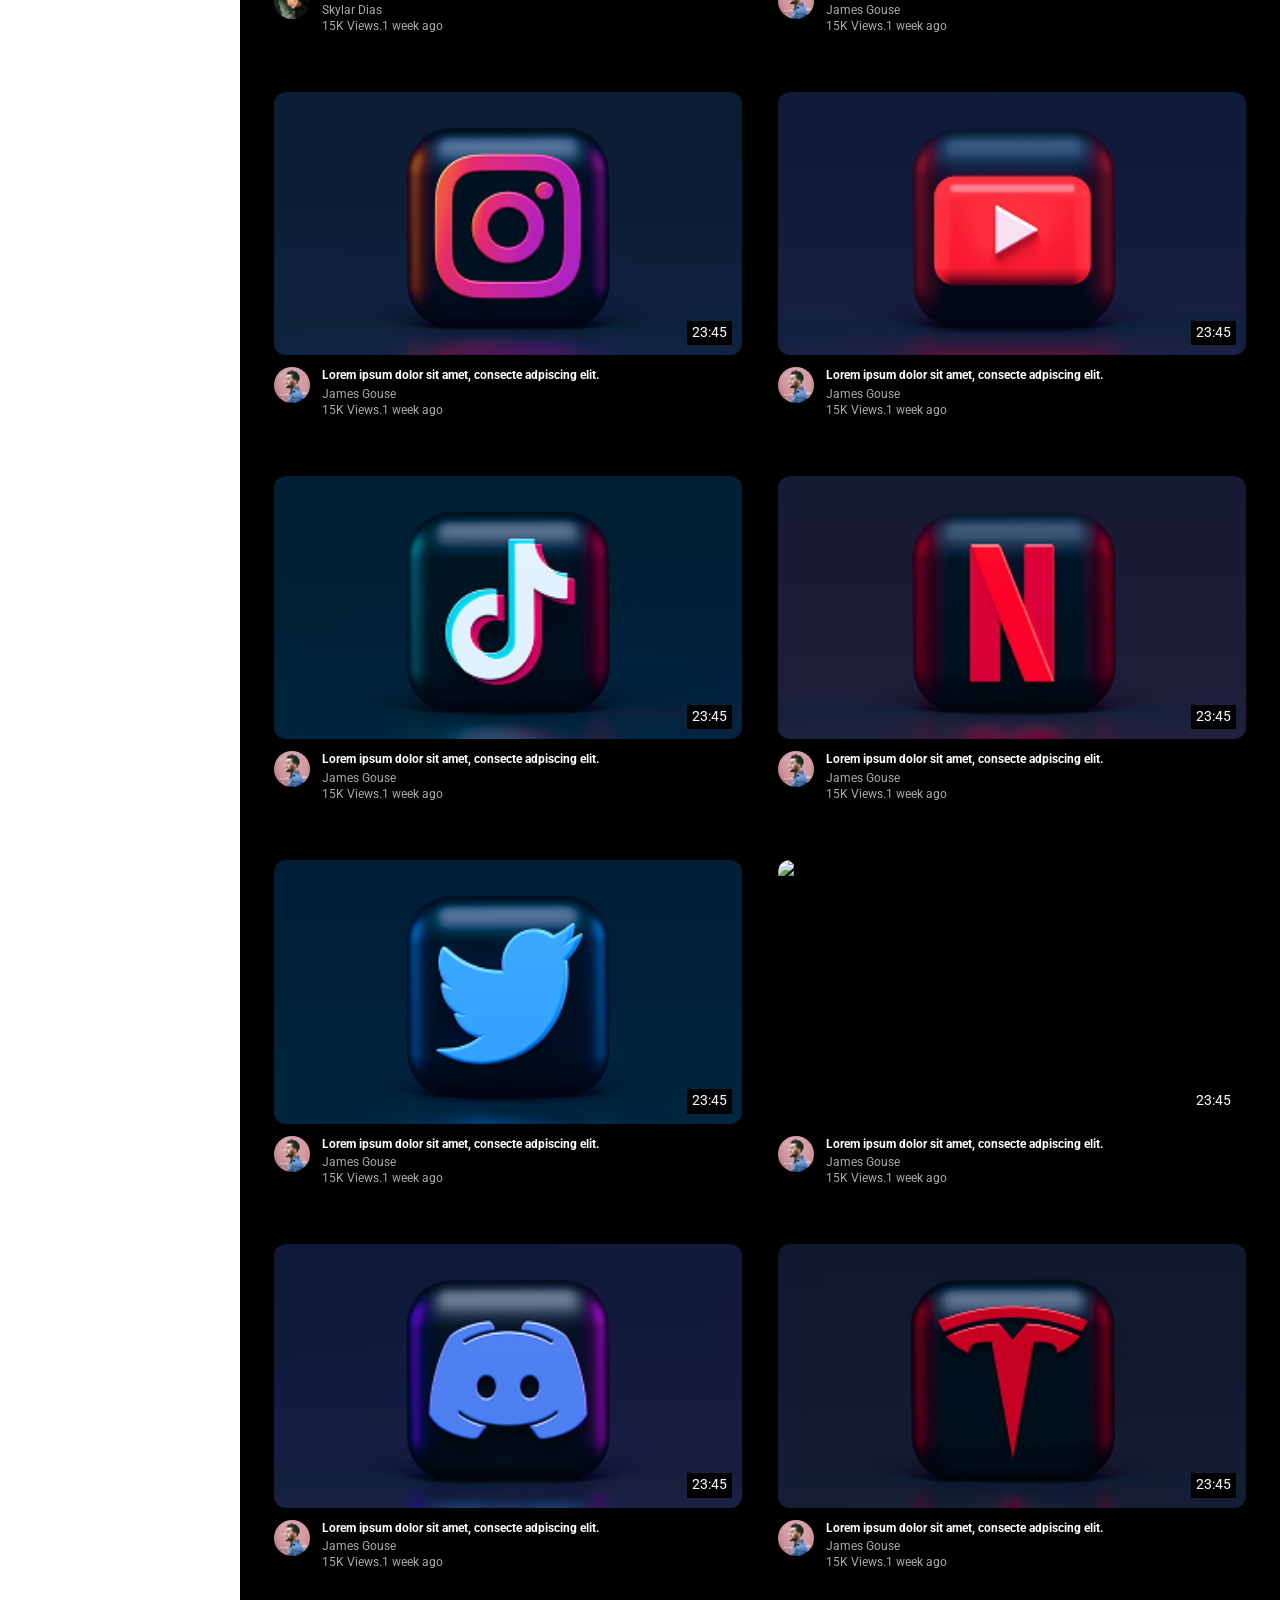
==== commit 7fa1470a: "검색바 수정" ====
--- a/index.html
+++ b/index.html
@@ -37,6 +37,7 @@
           <!--  검색 컨테이너 -->
           <div class="header-search-container">
             <div class="header-search">
+              <img src="./images/main/btn-search.png" alt="검색" class="search-focus-icon" />
               <input type="text" placeholder="Search" />
               <!-- 검색 히스토리 -->
               <div class="search-history">
@@ -70,7 +71,7 @@
           <div class="header-nav-container">
             <!-- 모바일용 검색버튼 -> 클릭시 검색창 출력 -->
             <label for="MobileSearch" class="mobile-search-label">
-              <img src="./images/main/btn-search.png" alt="검색버튼" />
+              <img src="./images/main/btn-search.png" alt="검색버튼" class = "header-profile mobile-search-img" />
             </label>
             <!-- 헤더-오른쪽-네비 -->
             <img src="./images/main/btn-video.png" alt="비디오버튼" class="header-profile header-play" />
--- a/css/header.css
+++ b/css/header.css
@@ -88,6 +88,12 @@
   box-sizing: border-box;
   align-items: center;
   height: 40px;
+  transition: max-width 0.3s ease;
+}
+
+
+.search-container:focus-within {
+  max-width: 860px;
 }
 
 .header-search {
@@ -98,6 +104,25 @@
   border: 1px solid var(--bg-4);
   border-top-left-radius: 12px;
   border-bottom-left-radius: 12px;
+  overflow: hidden;
+}
+
+.header-search:focus-within {
+  outline: 0.05px solid var(--hover);
+}
+
+
+.search-focus-icon {
+  position: absolute;
+  left: 12px;
+  top: 50%;
+  transform: translateY(-50%);
+  width: 24px;
+  height: 24px;
+  opacity: 0;
+  visibility: hidden;
+  transition: opacity 0.3s ease, visibility 0.3s ease;
+  pointer-events:none;
 }
 
 .header-search input {
@@ -109,12 +134,20 @@
   height: 100%;
   padding: 8px;
   background: #121212;
-  border-top-left-radius: 12px;
-  border-bottom-left-radius: 12px;
-}
-
-.header-search:focus {
-  outline: 0.05px solid var(--hover);
+  transition: padding 0.3s ease;
+}
+
+.header-search input:focus {
+  outline: none;
+}
+
+.header-search:focus-within .search-focus-icon {
+  opacity: 1;
+  visibility: visible;
+}
+
+.header-search:focus-within input {
+  padding-left: 40px;
 }
 
 .header-search-container {
@@ -163,7 +196,7 @@
 /*=======================
 2-4-1.헤더 검색창 히스토리
 =======================*/
-.header-search input:focus ~ .search-history {
+.header-search:focus-within .search-history {
   display: block;
 }
 
@@ -213,7 +246,7 @@
 }
 
 /*=======================
-2-5.헤더 모바일 검색창용
+2-4-2.헤더 모바일 검색창용
 =======================*/
 .mobile-search-container {
   display: none;
@@ -225,13 +258,12 @@
 
 .mobile-search-label {
   display: none;
+  border-radius: 50%;
 }
 
 .mobile-search-label img {
-  width: 30px;
-  height: 30px;
-  cursor: pointer;
-  border-radius: 50%;
+  padding: 7px;
+  cursor: pointer;
 }
 
 .mobile-search-label:hover {
@@ -242,6 +274,7 @@
 2-6.헤더 마이크
 =======================*/
 .header-mic-container {
+  position: relative;
   display: flex;
   align-items: center;
   justify-content: center;
@@ -263,11 +296,36 @@
   background: var(--hover);
 }
 
+.header-mic-container::after {
+  content: "음성으로 검색";
+  position: absolute;
+  top: calc(100% + 8px);
+  left: 50%;
+  transform: translateX(-50%);
+  padding: 7px 12px;
+  background: #3f3f3f;
+  color: var(--text);
+  font-size: 0.8125rem;
+  line-height: 1;
+  border-radius: 6px;
+  white-space: nowrap;
+  pointer-events: none;
+  opacity: 0;
+  visibility: hidden;
+  transition: opacity 0.3s ease, visibility 0.3s ease;
+  z-index: 1001;
+}
+
+.header-mic-container:hover::after {
+  opacity: 1;
+  visibility: visible;
+}
+
 /*=======================
 2-7.헤더 네비
 =======================*/
 .header-nav {
-  width: 208px;
+  min-width: 230px;
   height: 40px;
 }
 
@@ -277,10 +335,12 @@
   align-items: center;
   height: 100%;
   margin-right: 30px;
+  
 }
 
 .header-notification {
   border-radius: 50%;
+  display: block;
 }
 
 .header-notification-setting{
@@ -293,28 +353,100 @@
   background: var(--hover);
 }
 
-
-.header-notification:hover {
-  background: var(--hover);
-  cursor: pointer;
-}
-
 .notification-btn {
   display: none;
 }
+
 .notification-container {
   position: relative;
 }
+
 .notification-label {
-  display: flex;
-  /* cursor: pointer; */
-  border-radius: 50%;
+  position: relative;
+  display: flex;
+  align-items: center;
+  justify-content: center;
+  border-radius: 50%;
+  cursor: pointer;
+}
+
+.header-notification:hover {
+  background: var(--hover);
+  cursor: pointer;
+}
+
+.notification-label::after {
+  content: "알림";
+  position: absolute;
+  top: calc(100% + 8px);
+  left: 50%;
+  transform: translateX(-50%);
+  padding: 7px 12px;
+  background: #3f3f3f;
+  color: var(--text);
+  font-size: 0.8125rem;
+  line-height: 1;
+  border-radius: 6px;
+  white-space: nowrap;
+  pointer-events: none;
+  opacity: 0;
+  visibility: hidden;
+  transition: opacity 0.3s ease, visibility 0.3s ease;
+  z-index: 1001;
+}
+
+.notification-label:hover::after {
+  opacity: 1;
+  visibility: visible;
+}
+
+.notification-btn:checked ~ .notification-label::after {
+  opacity: 0;
+  visibility: hidden;
+}
+
+.header-icon-tooltip {
+  position: relative;
+  display: flex;
+  align-items: center;
+  justify-content: center;
+  border-radius: 50%;
+  cursor: pointer;
+}
+
+.header-icon-tooltip .header-profile:hover {
+  background: var(--hover);
+}
+
+.header-icon-tooltip::after {
+  content: attr(data-tooltip);
+  position: absolute;
+  top: calc(100% + 8px);
+  left: 50%;
+  transform: translateX(-50%);
+  padding: 7px 12px;
+  background: #3f3f3f;
+  color: var(--text);
+  font-size: 0.8125rem;
+  line-height: 1;
+  border-radius: 6px;
+  white-space: nowrap;
+  pointer-events: none;
+  opacity: 0;
+  visibility: hidden;
+  transition: opacity 0.3s ease, visibility 0.3s ease;
+  z-index: 1001;
+}
+
+.header-icon-tooltip:hover::after {
+  opacity: 1;
+  visibility: visible;
 }
 
 .notification-dropdown {
   display: none;
   position: absolute;
-  top: calc(100vh-10px);
+  top: 44px;
   right: 0;
   min-width: 300px;
   min-height: 500px;
@@ -359,7 +491,7 @@
 .notification-btn:checked ~ .notification-dropdown {
   display: block;
 }
-/* -------------------------- */
+
 .header-profile {
   cursor: pointer;
   border-radius: 50%;
@@ -368,6 +500,8 @@
 .header-profile:hover {
   background: var(--hover);
 }
+
+
 
 .profile-btn {
   display: none;
@@ -382,12 +516,13 @@
 }
 .profile-label:hover {
   background: var(--hover);
+  transform: scale(1.1);
 }
 .profile-dropdown {
   display: none;
   position: absolute;
-  top: 0;
-  right: 40px;
+  top: 42px;
+  right: 0;
   min-width: 200px;
   background: var(--bg-4);
   border-radius: 12px;
@@ -676,6 +811,15 @@
 4-2.반응형(모바일)
 =======================*/
 @media (max-width: 768px) {
+
+  .header-nav{
+    width: auto;
+  }
+  .header-nav-container{
+    gap: 12px;
+    margin-right: 15px;
+  }
+
   .container:not(.page-video) {
     grid-template-columns: 1fr;
     grid-template-areas:
@@ -727,7 +871,6 @@
   .mobile-search-label {
     display: block;
   }
-
   #MobileSearch:checked ~ .header-nav {
     display: none;
   }
--- a/css/main.css
+++ b/css/main.css
@@ -98,11 +98,14 @@
   width: 100%;
   cursor: pointer;
   border-radius: 10px;
+  transition:
+    background 0.3s,
+    transform 0.3s;
 }
 
 .video-card:hover {
   background: var(--bg-4);
-  transition: background 0.3s;
+  transform: scale(1.05);
 }
 
 .video-relative {
@@ -170,4 +173,3 @@
 .video-card-content img {
   border-radius: 50%;
 }
-
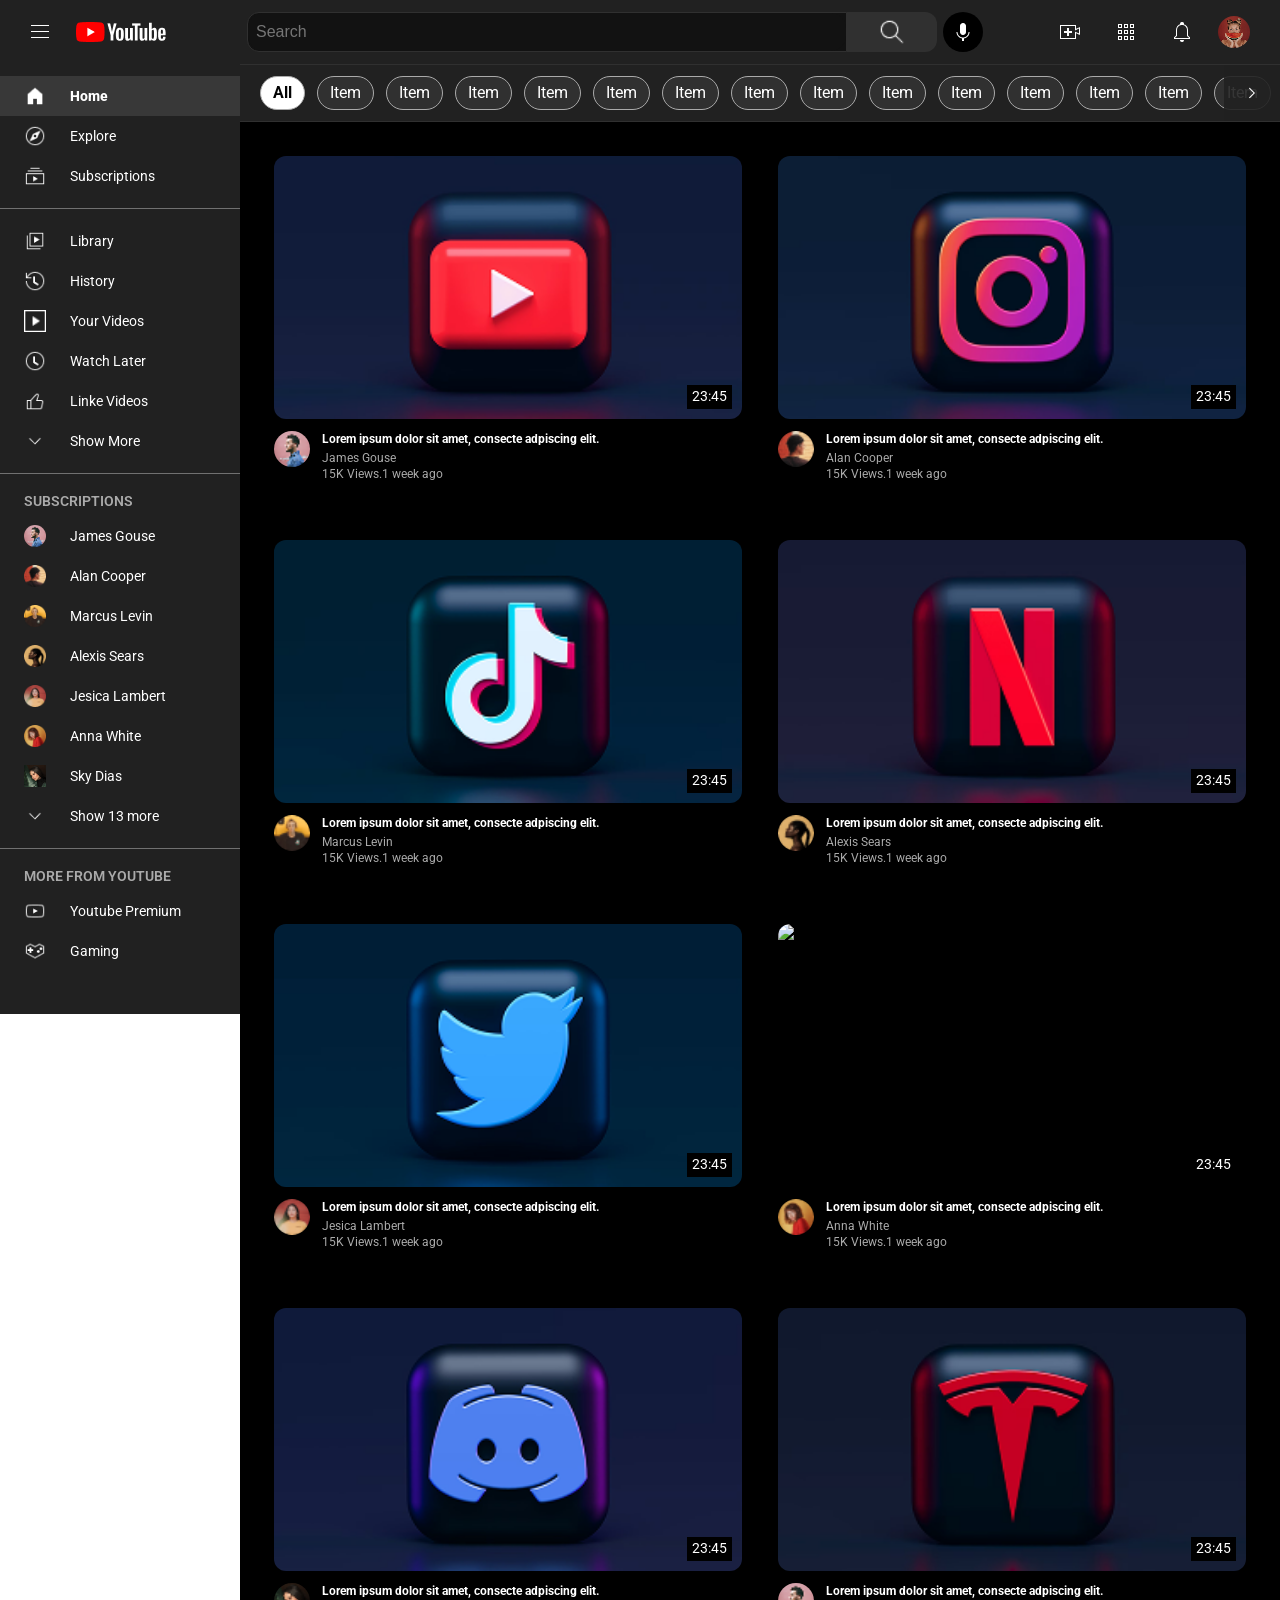
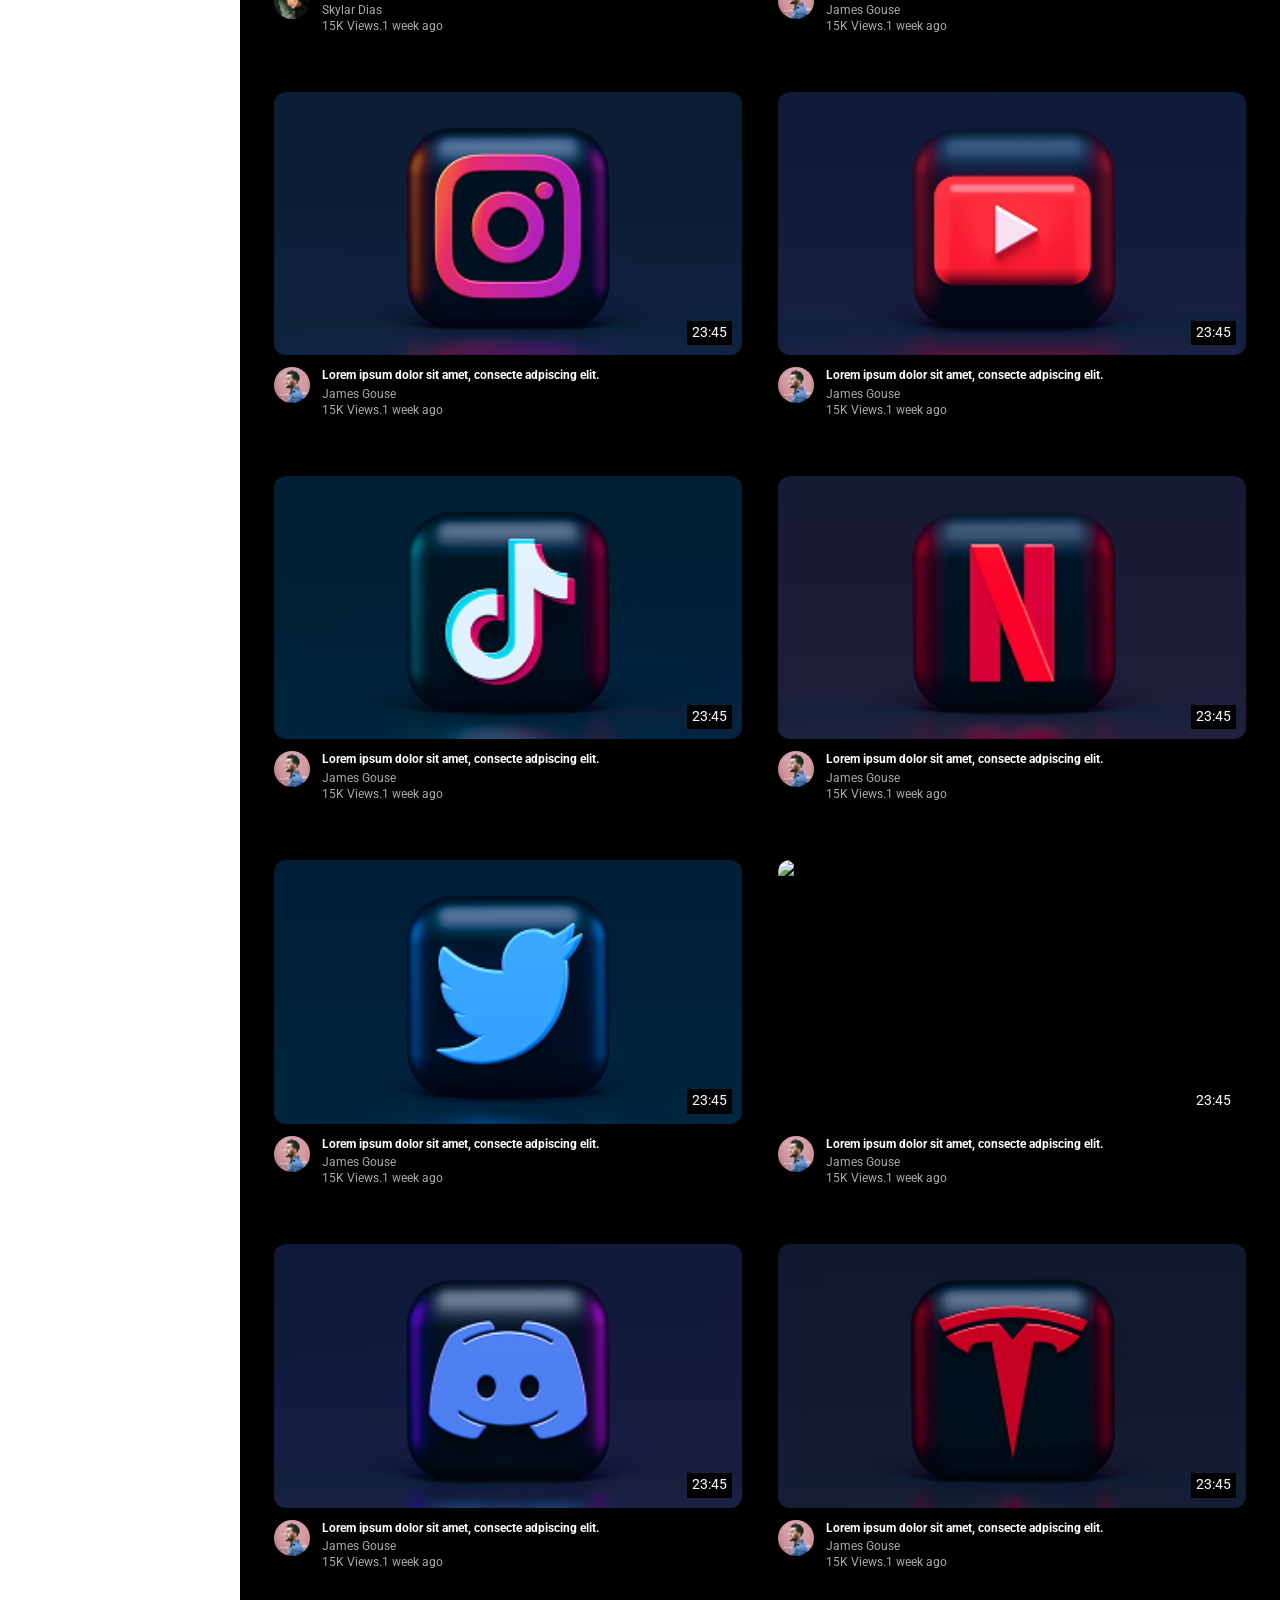
==== commit 2ada3fd3: "전체 페이지 링크 연결" ====
--- a/index.html
+++ b/index.html
@@ -28,7 +28,9 @@
           <label for="CheckBox" class="hamburger-label">
             <img src="./images/main/icon-hamburger.png" alt="햄버거" />
           </label>
-          <img src="./images/main/Logo.png" alt="로고" class="logo-img" />
+          <a href="./index.html">
+            <img src="./images/main/Logo.png" alt="로고" class="logo-img" />
+          </a>
         </div>
         <!-- 헤더 검색 컨테이너 -->
         <div class="search-container">
@@ -71,7 +73,7 @@
           <div class="header-nav-container">
             <!-- 모바일용 검색버튼 -> 클릭시 검색창 출력 -->
             <label for="MobileSearch" class="mobile-search-label">
-              <img src="./images/main/btn-search.png" alt="검색버튼" class = "header-profile mobile-search-img" />
+              <img src="./images/main/btn-search.png" alt="검색버튼" class="header-profile mobile-search-img" />
             </label>
             <!-- 헤더-오른쪽-네비 -->
             <img src="./images/main/btn-video.png" alt="비디오버튼" class="header-profile header-play" />
@@ -79,16 +81,16 @@
             <div class="notification-container">
               <input type="checkbox" id="NotificationBtn" class="notification-btn" />
               <label for="NotificationBtn" class="notification-label">
-                <img src="./images/main/btn-notifications.png" alt="알림버튼" class="header-notification"/>
+                <img src="./images/main/btn-notifications.png" alt="알림버튼" class="header-notification" />
               </label>
               <div class="notification-dropdown">
                 <div class="notification-dropdown-area">
                   <a href="#">
                     <p>알림</p>
-                    <img src="./images/main/btn-settings.png" alt="알림 버튼" class = "header-notification-setting">
+                    <img src="./images/main/btn-settings.png" alt="알림 버튼" class="header-notification-setting" />
                   </a>
                 </div>
-                <div class = "notification-area">
+                <div class="notification-area">
                   <h2>여기에 알림이 표시 됩니다.</h2>
                 </div>
               </div>
@@ -104,7 +106,6 @@
                     <img src="./images/main/icon-User-Avatar-1.png" alt="프로필" class="header-profile header-profile-img" />
                     <p>Scarlett Johansson</p>
                   </a>
-
                 </div>
                 <div class="profile-dropdown-area">
                   <a href="#">Google 계정</a>
@@ -490,8 +491,10 @@
                 <p>alan cooper</p>
               </li>
               <li class="aside-nav-item">
-                <img src="./images/main/icon-User-Avatar-4.png" alt="아바타4" />
-                <p>marcus levin</p>
+                <a href="./channel.html">
+                  <img src="./images/main/icon-User-Avatar-4.png" alt="아바타4" />
+                  <p>marcus levin</p>
+                </a>
               </li>
               <li class="aside-nav-item">
                 <img src="./images/main/icon-User-Avatar-5.png" alt="아바타5" />
--- a/css/header.css
+++ b/css/header.css
@@ -90,7 +90,6 @@
   height: 40px;
   transition: max-width 0.3s ease;
 }
-
 
 .search-container:focus-within {
   max-width: 860px;
@@ -104,13 +103,11 @@
   border: 1px solid var(--bg-4);
   border-top-left-radius: 12px;
   border-bottom-left-radius: 12px;
-  overflow: hidden;
 }
 
 .header-search:focus-within {
   outline: 0.05px solid var(--hover);
 }
-
 
 .search-focus-icon {
   position: absolute;
@@ -121,8 +118,10 @@
   height: 24px;
   opacity: 0;
   visibility: hidden;
-  transition: opacity 0.3s ease, visibility 0.3s ease;
-  pointer-events:none;
+  transition:
+    opacity 0.3s ease,
+    visibility 0.3s ease;
+  pointer-events: none;
 }
 
 .header-search input {
@@ -134,6 +133,7 @@
   height: 100%;
   padding: 8px;
   background: #121212;
+  border-radius: 15px;
   transition: padding 0.3s ease;
 }
 
@@ -208,7 +208,7 @@
   left: 0;
   top: calc(100% + 2px);
   border-radius: 15px;
-  z-index: 2;
+  z-index: 1000;
   background-color: var(--bg);
 }
 
@@ -312,7 +312,9 @@
   pointer-events: none;
   opacity: 0;
   visibility: hidden;
-  transition: opacity 0.3s ease, visibility 0.3s ease;
+  transition:
+    opacity 0.3s ease,
+    visibility 0.3s ease;
   z-index: 1001;
 }
 
@@ -335,7 +337,6 @@
   align-items: center;
   height: 100%;
   margin-right: 30px;
-  
 }
 
 .header-notification {
@@ -343,13 +344,13 @@
   display: block;
 }
 
-.header-notification-setting{
+.header-notification-setting {
   cursor: pointer;
   border-radius: 50%;
   padding: 5px;
 }
 
-.header-notification-setting:hover{
+.header-notification-setting:hover {
   background: var(--hover);
 }
 
@@ -391,7 +392,9 @@
   pointer-events: none;
   opacity: 0;
   visibility: hidden;
-  transition: opacity 0.3s ease, visibility 0.3s ease;
+  transition:
+    opacity 0.3s ease,
+    visibility 0.3s ease;
   z-index: 1001;
 }
 
@@ -434,7 +437,9 @@
   pointer-events: none;
   opacity: 0;
   visibility: hidden;
-  transition: opacity 0.3s ease, visibility 0.3s ease;
+  transition:
+    opacity 0.3s ease,
+    visibility 0.3s ease;
   z-index: 1001;
 }
 
@@ -501,8 +506,6 @@
   background: var(--hover);
 }
 
-
-
 .profile-btn {
   display: none;
 }
@@ -549,15 +552,15 @@
   background: var(--hover);
 }
 
-.header-profile-name a{
+.header-profile-name a {
   cursor: auto;
 }
 
-.header-profile-name a:hover{
+.header-profile-name a:hover {
   background: inherit;
 }
 
-.header-profile-img{
+.header-profile-img {
   cursor: auto;
 }
 
@@ -603,6 +606,14 @@
   height: 40px;
   padding: 0 24px;
   cursor: pointer;
+}
+
+.aside-nav-item a {
+  display: flex;
+  gap: 24px;
+  height: 40px;
+  align-items: center;
+  color: var(--text);
 }
 
 .aside-nav-item p:not(.item-show) {
@@ -811,11 +822,10 @@
 4-2.반응형(모바일)
 =======================*/
 @media (max-width: 768px) {
-
-  .header-nav{
+  .header-nav {
     width: auto;
   }
-  .header-nav-container{
+  .header-nav-container {
     gap: 12px;
     margin-right: 15px;
   }
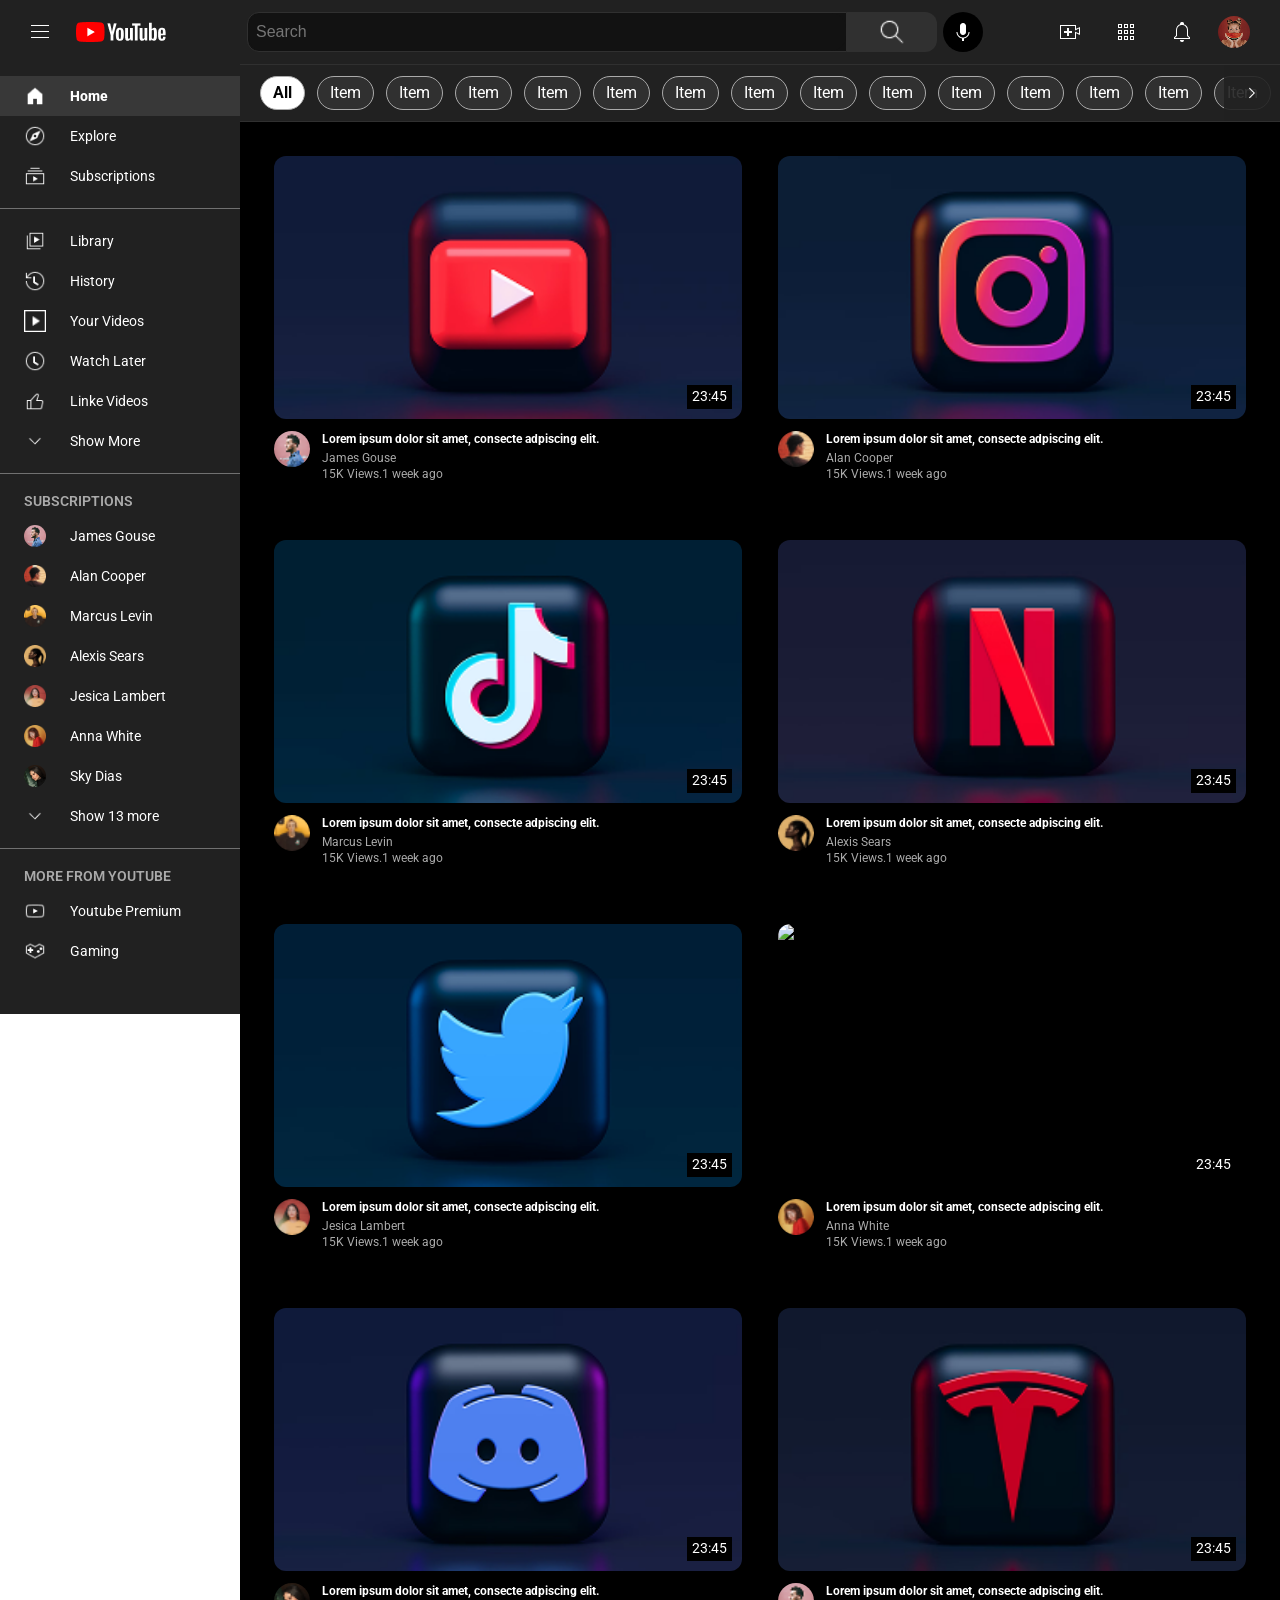
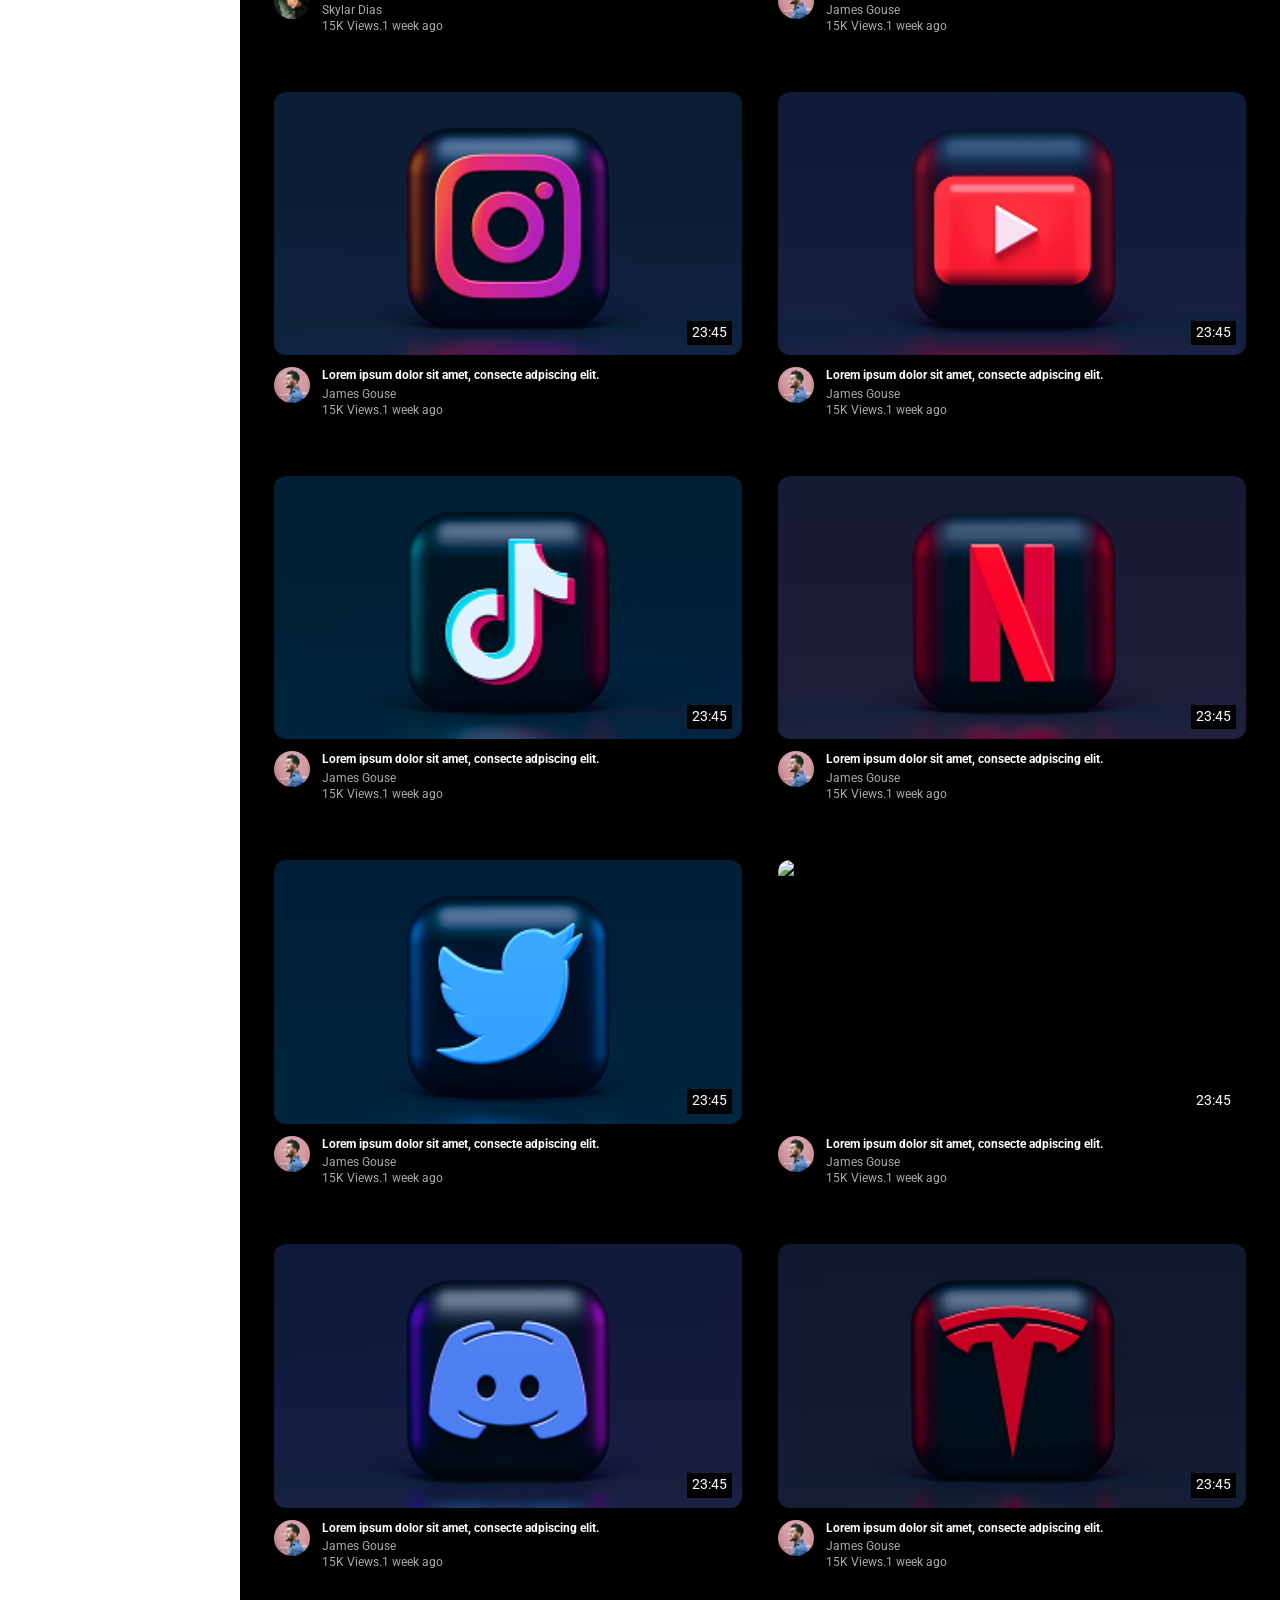
==== commit 524808e2: "아바타 8 radius 적용" ====
--- a/index.html
+++ b/index.html
@@ -28,9 +28,7 @@
           <label for="CheckBox" class="hamburger-label">
             <img src="./images/main/icon-hamburger.png" alt="햄버거" />
           </label>
-          <a href="./index.html">
-            <img src="./images/main/Logo.png" alt="로고" class="logo-img" />
-          </a>
+          <img src="./images/main/Logo.png" alt="로고" class="logo-img" />
         </div>
         <!-- 헤더 검색 컨테이너 -->
         <div class="search-container">
@@ -73,7 +71,7 @@
           <div class="header-nav-container">
             <!-- 모바일용 검색버튼 -> 클릭시 검색창 출력 -->
             <label for="MobileSearch" class="mobile-search-label">
-              <img src="./images/main/btn-search.png" alt="검색버튼" class="header-profile mobile-search-img" />
+              <img src="./images/main/btn-search.png" alt="검색버튼" class = "header-profile mobile-search-img" />
             </label>
             <!-- 헤더-오른쪽-네비 -->
             <img src="./images/main/btn-video.png" alt="비디오버튼" class="header-profile header-play" />
@@ -81,16 +79,16 @@
             <div class="notification-container">
               <input type="checkbox" id="NotificationBtn" class="notification-btn" />
               <label for="NotificationBtn" class="notification-label">
-                <img src="./images/main/btn-notifications.png" alt="알림버튼" class="header-notification" />
+                <img src="./images/main/btn-notifications.png" alt="알림버튼" class="header-notification"/>
               </label>
               <div class="notification-dropdown">
                 <div class="notification-dropdown-area">
                   <a href="#">
                     <p>알림</p>
-                    <img src="./images/main/btn-settings.png" alt="알림 버튼" class="header-notification-setting" />
+                    <img src="./images/main/btn-settings.png" alt="알림 버튼" class = "header-notification-setting">
                   </a>
                 </div>
-                <div class="notification-area">
+                <div class = "notification-area">
                   <h2>여기에 알림이 표시 됩니다.</h2>
                 </div>
               </div>
@@ -106,6 +104,7 @@
                     <img src="./images/main/icon-User-Avatar-1.png" alt="프로필" class="header-profile header-profile-img" />
                     <p>Scarlett Johansson</p>
                   </a>
+
                 </div>
                 <div class="profile-dropdown-area">
                   <a href="#">Google 계정</a>
@@ -491,10 +490,8 @@
                 <p>alan cooper</p>
               </li>
               <li class="aside-nav-item">
-                <a href="./channel.html">
-                  <img src="./images/main/icon-User-Avatar-4.png" alt="아바타4" />
-                  <p>marcus levin</p>
-                </a>
+                <img src="./images/main/icon-User-Avatar-4.png" alt="아바타4" />
+                <p>marcus levin</p>
               </li>
               <li class="aside-nav-item">
                 <img src="./images/main/icon-User-Avatar-5.png" alt="아바타5" />
@@ -509,7 +506,7 @@
                 <p>anna white</p>
               </li>
               <li class="aside-nav-item">
-                <img src="./images/main/icon-User-Avatar-8.png" alt="아바타8" />
+                <img src="./images/main/icon-User-Avatar-8.png" alt="아바타8" class = "avatar8-radius" />
                 <p>sky dias</p>
               </li>
               <li class="aside-nav-item">
--- a/css/header.css
+++ b/css/header.css
@@ -608,14 +608,6 @@
   cursor: pointer;
 }
 
-.aside-nav-item a {
-  display: flex;
-  gap: 24px;
-  height: 40px;
-  align-items: center;
-  color: var(--text);
-}
-
 .aside-nav-item p:not(.item-show) {
   text-transform: capitalize;
 }
@@ -655,6 +647,10 @@
 .aside-nav-item img {
   width: 22px;
   height: 22px;
+}
+
+.avatar8-radius{
+  border-radius: 50%;
 }
 
 .user-avatar {
